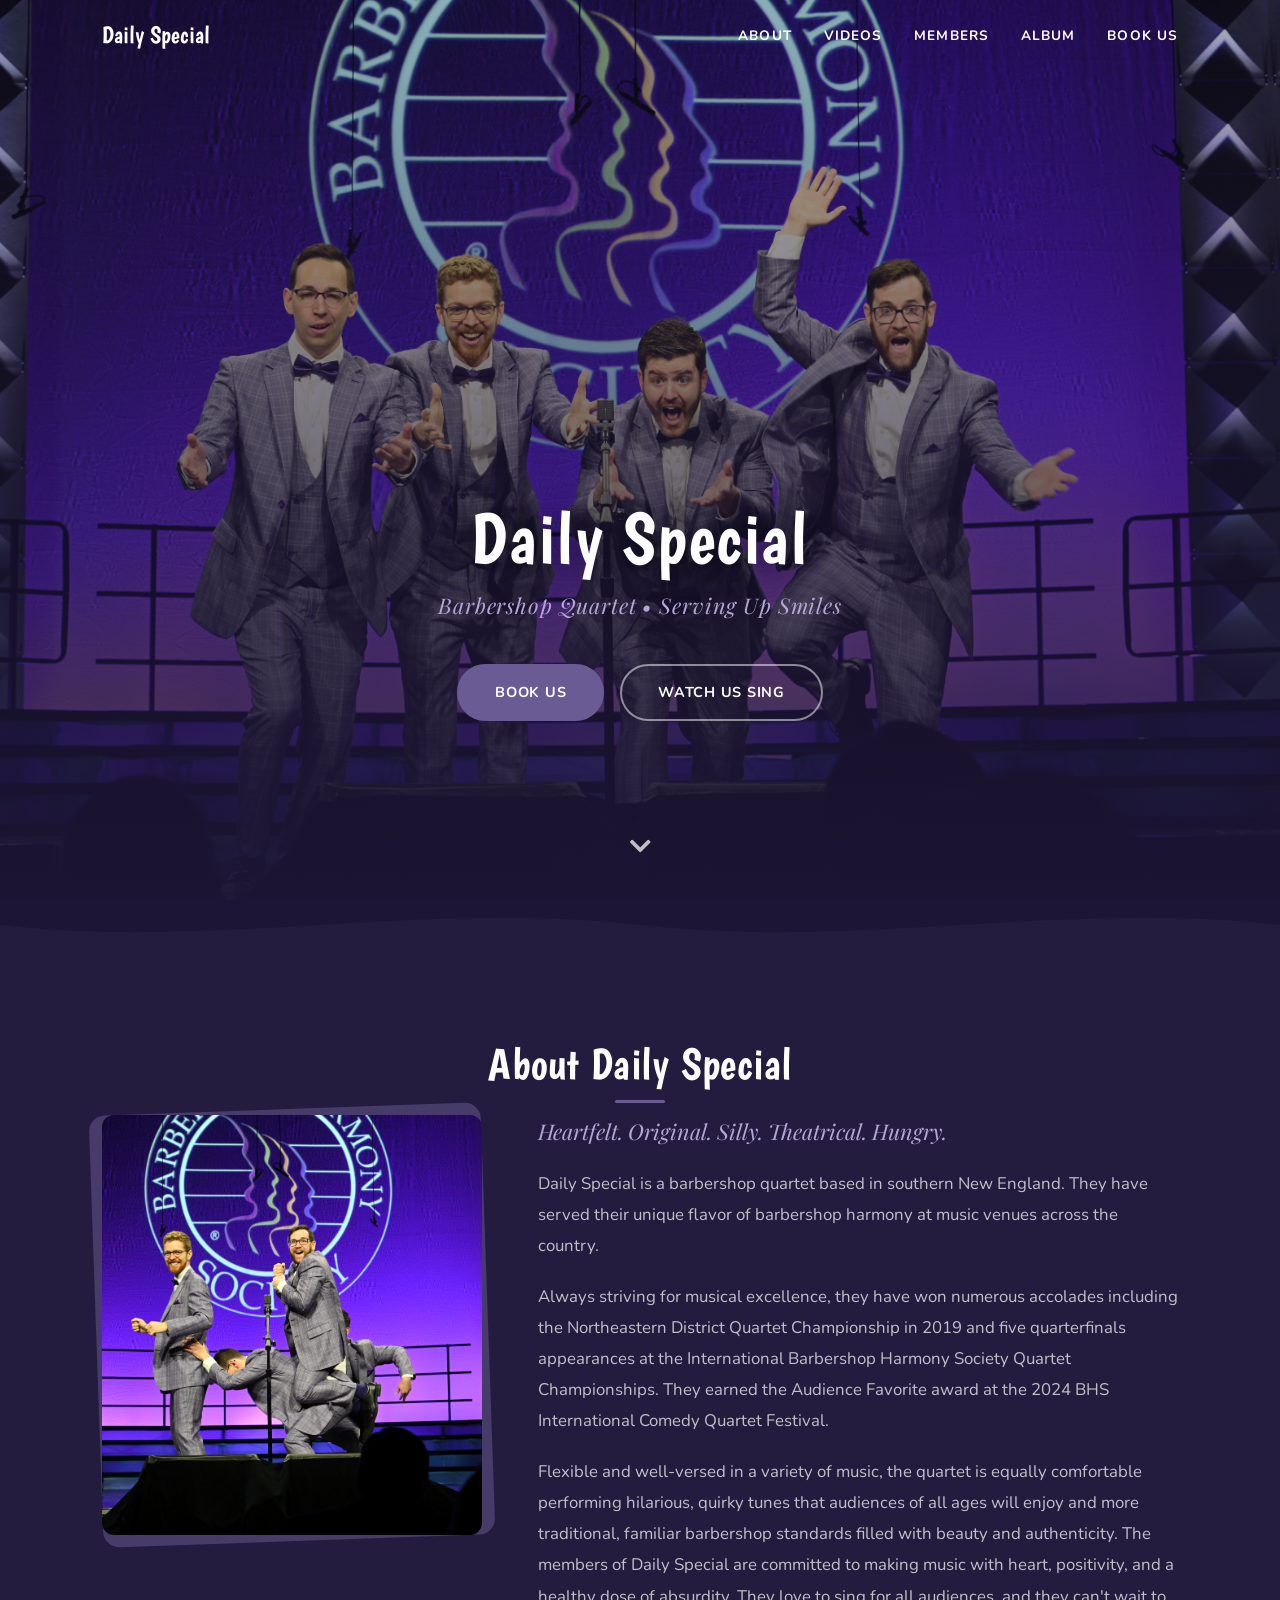
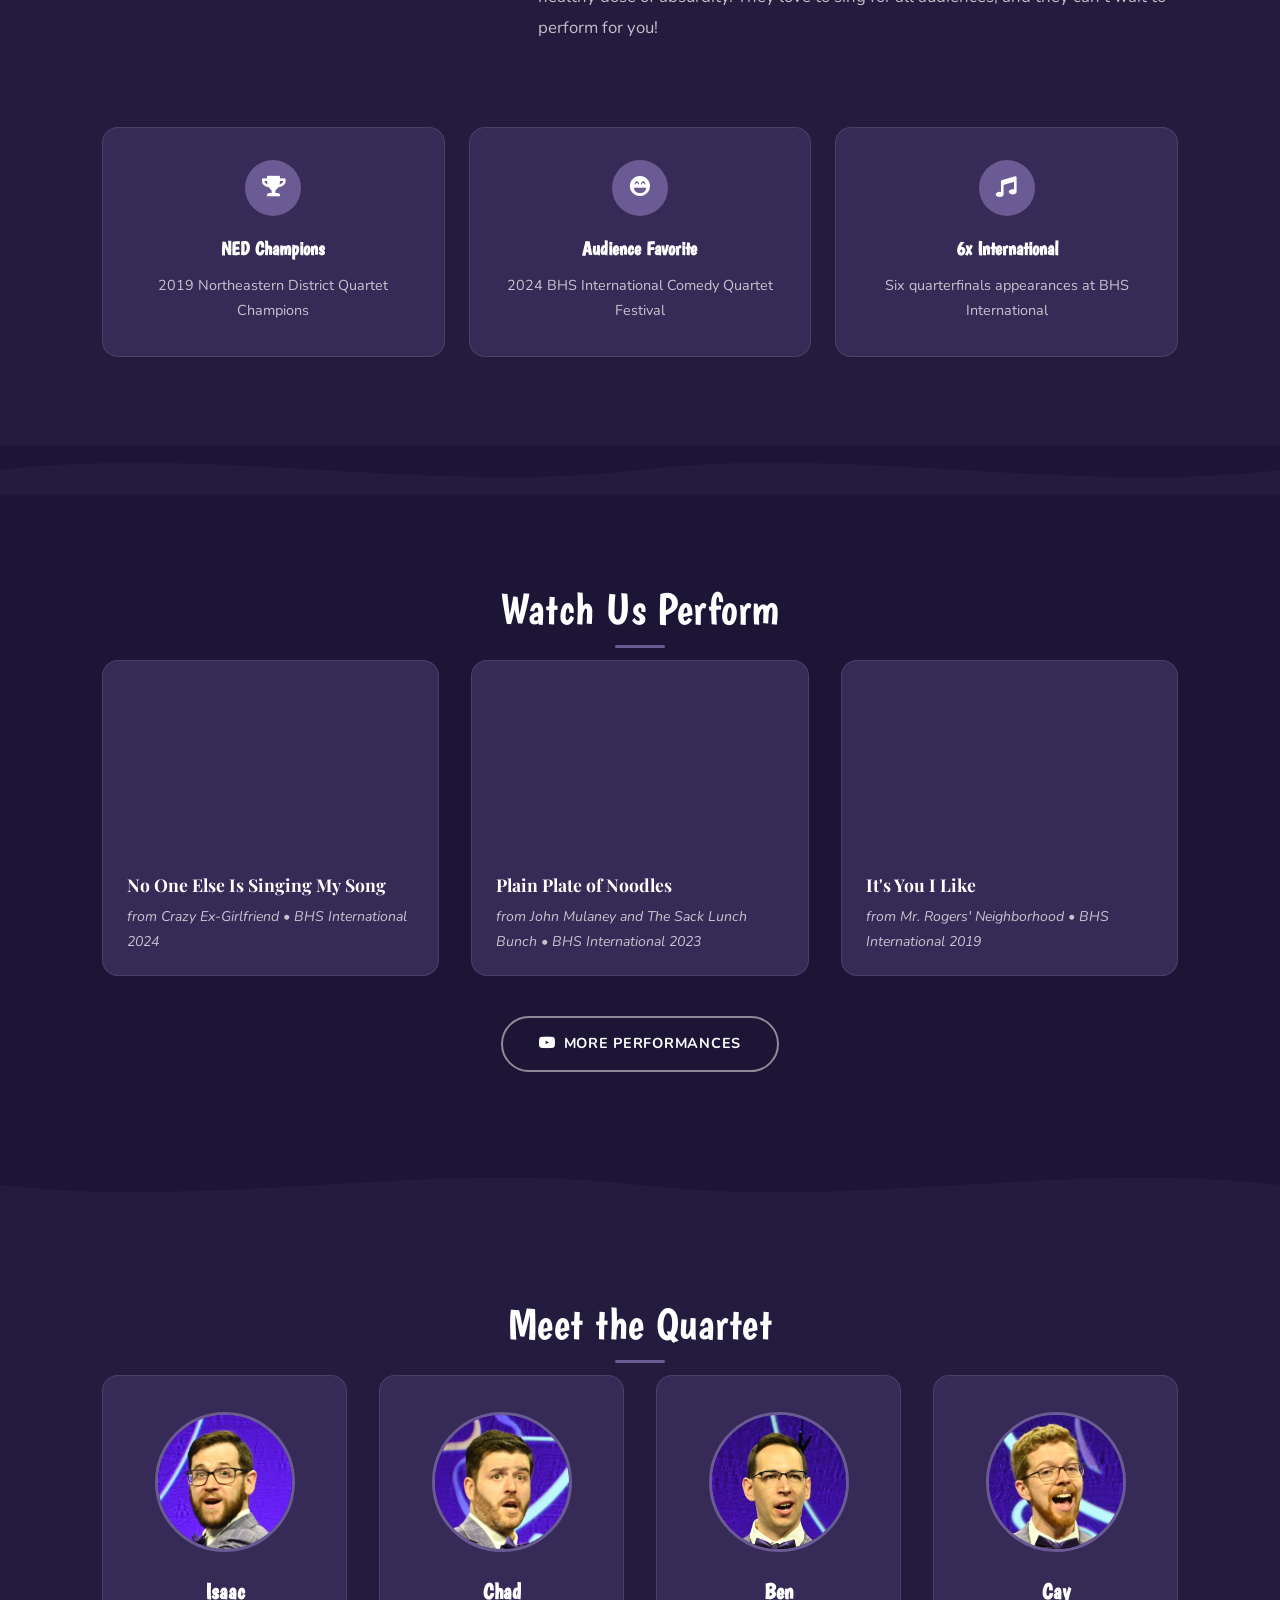
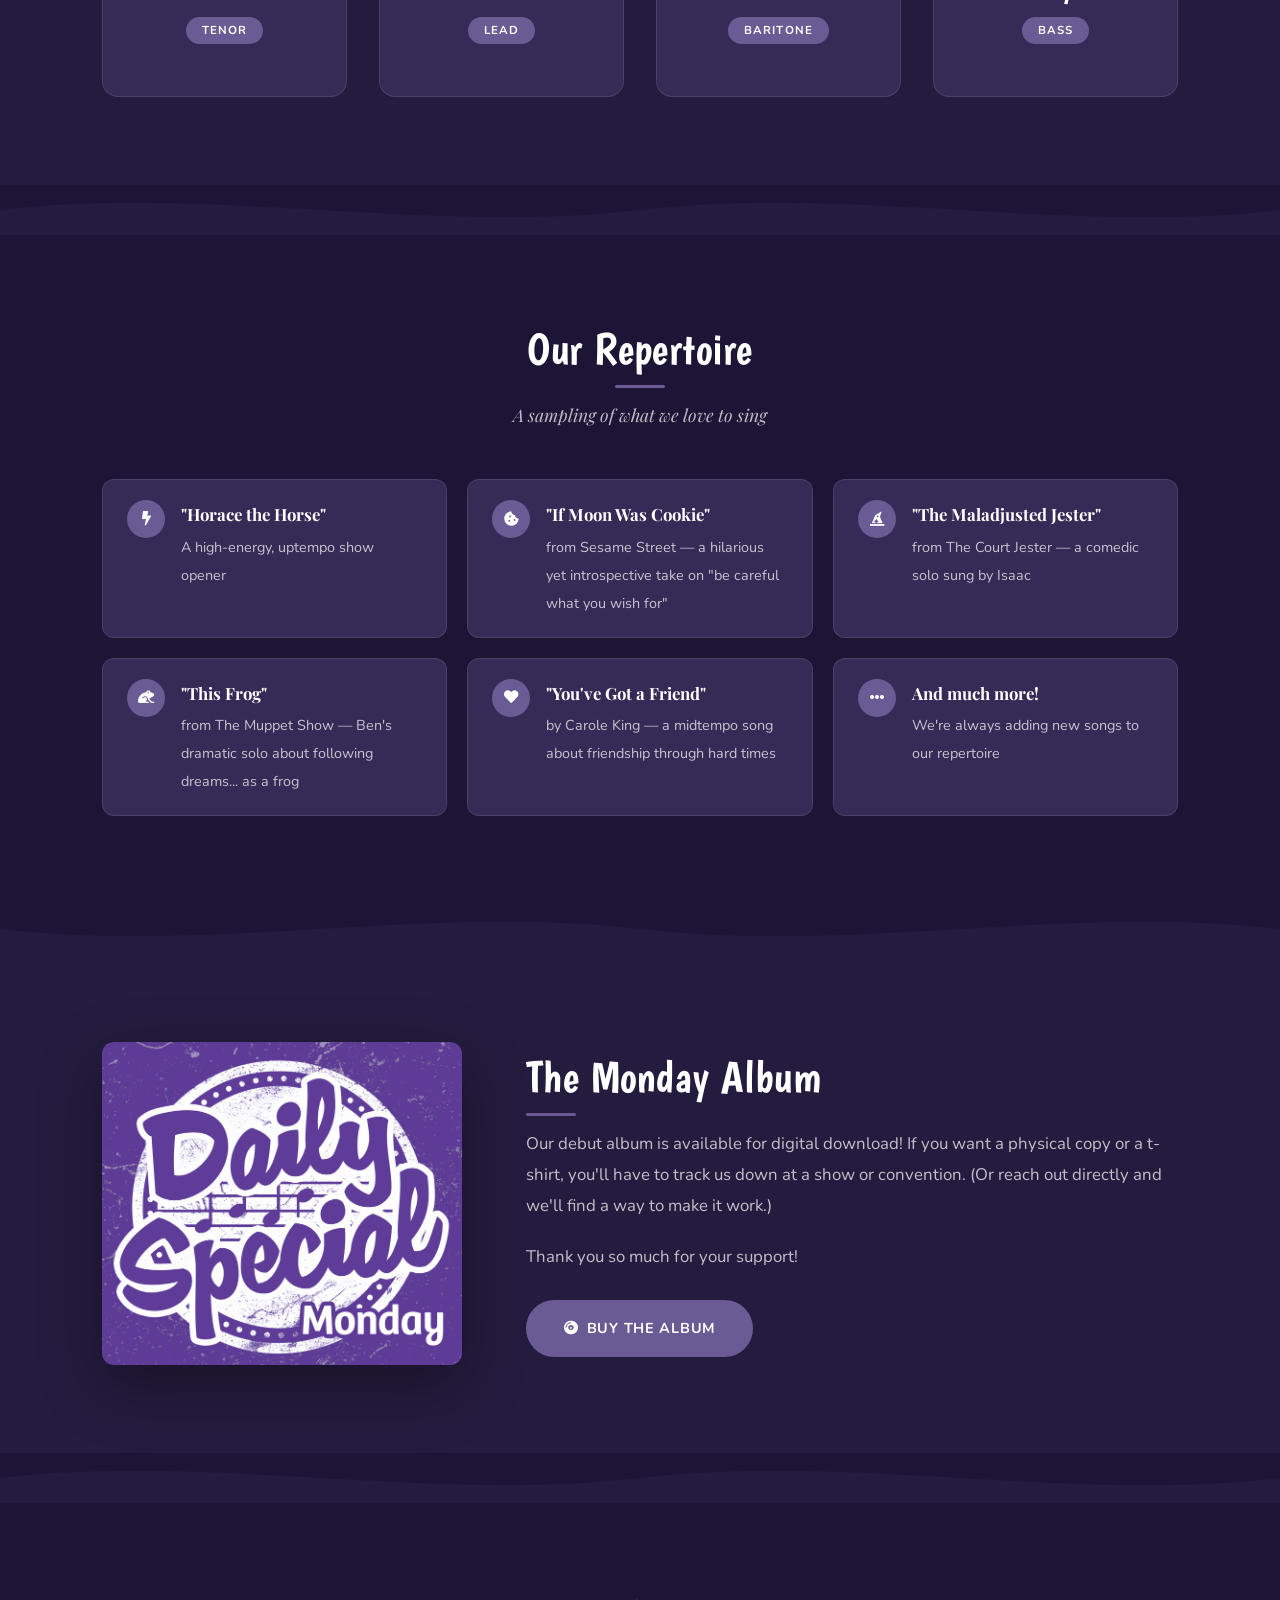
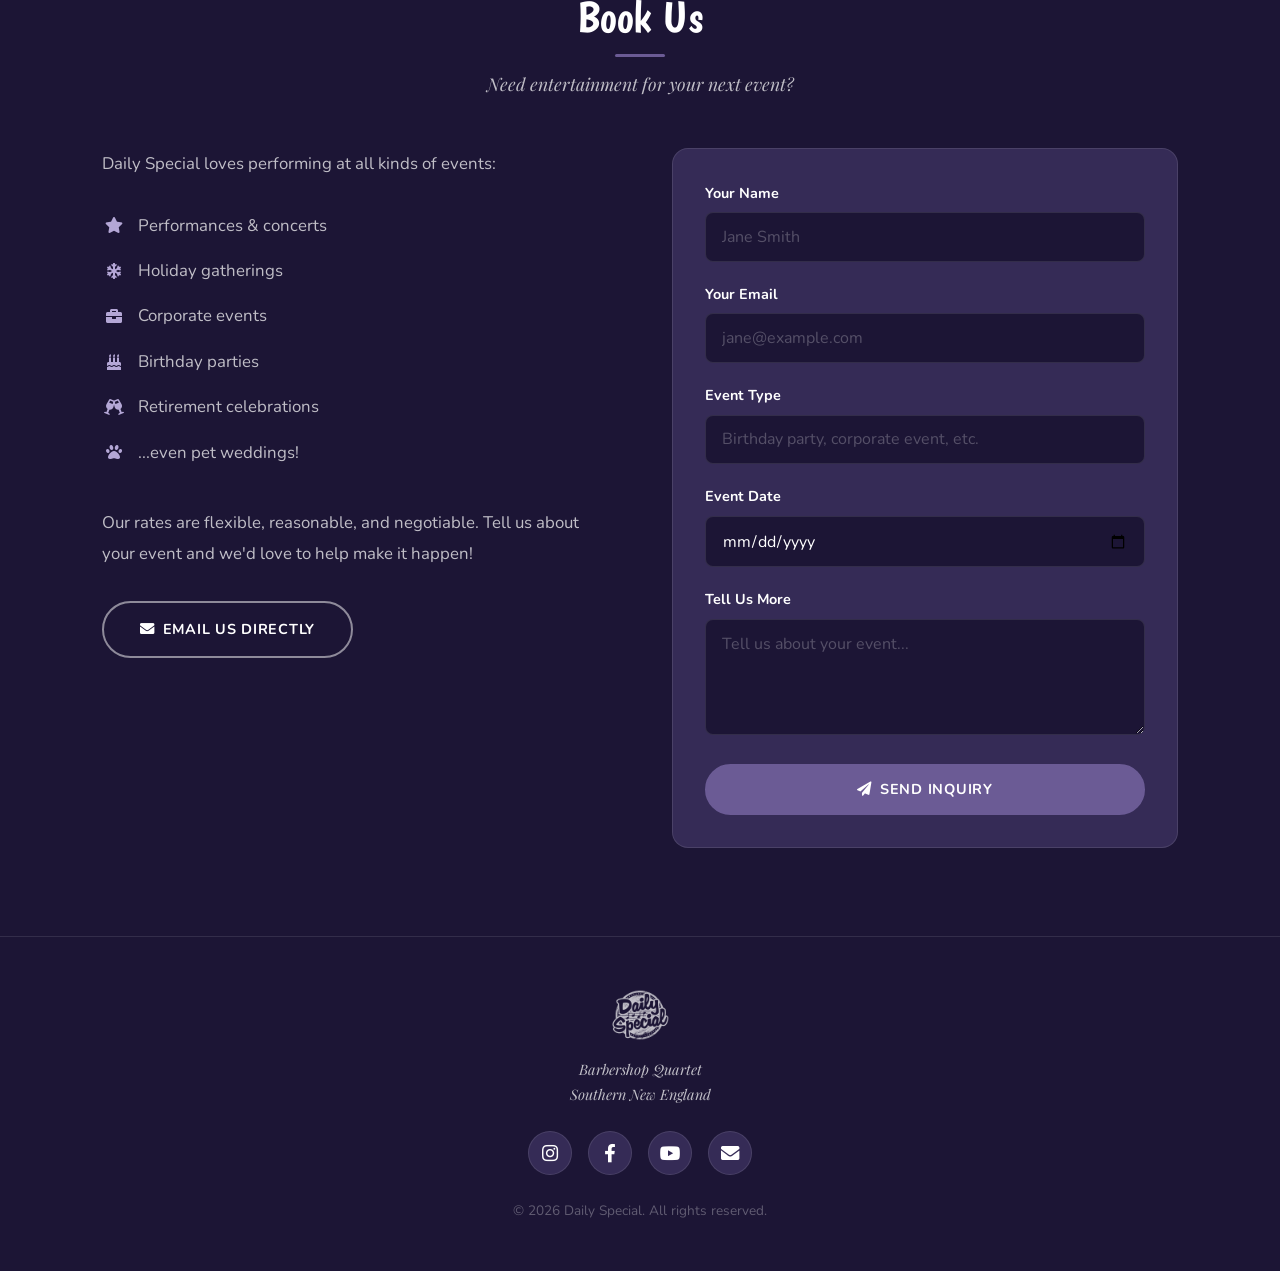
==== index.html @ 153ef88e "added youtube link" ====
<!DOCTYPE html>
<html lang="en">
<head>
    <meta charset="utf-8" />
    <meta name="viewport" content="width=device-width, initial-scale=1" />
    <title>Daily Special | Barbershop Quartet</title>
    <meta name="description" content="Daily Special is a barbershop quartet based in southern New England. Award-winning harmony, comedy, and entertainment for any event." />
    <meta name="keywords" content="barbershop quartet, Daily Special, a cappella, New England, live music, entertainment, booking" />

    <!-- Open Graph -->
    <meta property="og:title" content="Daily Special | Barbershop Quartet" />
    <meta property="og:description" content="Award-winning barbershop quartet based in southern New England. Serving up smiles!" />
    <meta property="og:image" content="images/2025 Denver QQF-Daily Special (NED)-0245.JPG" />
    <meta property="og:type" content="website" />

    <!-- Favicon -->
    <link rel="icon" type="image/png" href="favicon/favicon-32x32.png" sizes="32x32" />
    <link rel="icon" type="image/png" href="favicon/favicon-16x16.png" sizes="16x16" />
    <link rel="shortcut icon" href="favicon/favicon.ico" />

    <!-- Fonts -->
    <link rel="preconnect" href="https://fonts.googleapis.com" />
    <link rel="preconnect" href="https://fonts.gstatic.com" crossorigin />
    <link href="https://fonts.googleapis.com/css2?family=Boogaloo&family=Nunito:wght@400;600;700;800&family=Playfair+Display:ital,wght@0,700;0,900;1,700&display=swap" rel="stylesheet" />

    <!-- Font Awesome -->
    <link rel="stylesheet" href="assets/css/fontawesome-all.min.css" />

    <!-- Styles -->
    <link rel="stylesheet" href="assets/css/style.css" />
</head>
<body>

    <!-- Nav -->
    <nav id="nav">
        <div class="nav-inner">
            <a href="#hero" class="nav-logo">Daily Special</a>
            <button class="nav-toggle" aria-label="Toggle menu">
                <span></span>
                <span></span>
                <span></span>
            </button>
            <ul class="nav-links">
                <li><a href="#about">About</a></li>
                <li><a href="#videos">Videos</a></li>
                <li><a href="#members">Members</a></li>
                <li><a href="#album">Album</a></li>
                <li><a href="#booking">Book Us</a></li>
            </ul>
        </div>
    </nav>

    <!-- Hero -->
    <section id="hero">
        <div class="hero-overlay"></div>
        <div class="hero-content">
            <h1>Daily Special</h1>
            <p class="hero-tagline">Barbershop Quartet &bull; Serving Up Smiles</p>
            <div class="hero-actions">
                <a href="#booking" class="btn btn-primary">Book Us</a>
                <a href="#videos" class="btn btn-outline">Watch Us Sing</a>
            </div>
        </div>
        <a href="#about" class="scroll-down" aria-label="Scroll to about section">
            <i class="fas fa-chevron-down"></i>
        </a>
    </section>

    <!-- Wave divider -->
    <div class="wave-divider">
        <svg viewBox="0 0 1200 120" preserveAspectRatio="none">
            <path d="M0,60 C200,120 400,0 600,60 C800,120 1000,0 1200,60 L1200,120 L0,120 Z" />
        </svg>
    </div>

    <!-- About -->
    <section id="about" class="section section-warm">
        <div class="container">
            <h2 class="section-title"><span class="title-accent">About Daily Special</span></h2>
            <div class="about-layout">
                <div class="about-image">
                    <div class="fun-frame">
                        <div class="fun-frame-crop">
                            <img src="images/2025 Denver QQF-Daily Special (NED)-0223.JPG" alt="Daily Special performing on stage" />
                        </div>
                    </div>
                </div>
                <div class="about-text" id="about-text">
                    <p class="lead">Heartfelt. Original. Silly. Theatrical. <em>Hungry.</em></p>
                    <p>Daily Special is a barbershop quartet based in southern New England. They have served their unique flavor of barbershop harmony at music venues across the country.</p>
                    <p>Always striving for musical excellence, they have won numerous accolades including the Northeastern District Quartet Championship in 2019 and five quarterfinals appearances at the International Barbershop Harmony Society Quartet Championships. They earned the Audience Favorite award at the 2024 BHS International Comedy Quartet Festival.</p>
                    <p>Flexible and well-versed in a variety of music, the quartet is equally comfortable performing hilarious, quirky tunes that audiences of all ages will enjoy and more traditional, familiar barbershop standards filled with beauty and authenticity. The members of Daily Special are committed to making music with heart, positivity, and a healthy dose of absurdity. They love to sing for all audiences, and they can't wait to perform for you!</p>
                </div>
            </div>
            <div class="about-highlights">
                <div class="highlight">
                    <div class="highlight-icon"><i class="fas fa-trophy"></i></div>
                    <h3>NED Champions</h3>
                    <p>2019 Northeastern District Quartet Champions</p>
                </div>
                <div class="highlight">
                    <div class="highlight-icon"><i class="fas fa-laugh-beam"></i></div>
                    <h3>Audience Favorite</h3>
                    <p>2024 BHS International Comedy Quartet Festival</p>
                </div>
                <div class="highlight">
                    <div class="highlight-icon"><i class="fas fa-music"></i></div>
                    <h3>6x International</h3>
                    <p>Six quarterfinals appearances at BHS International</p>
                </div>
            </div>
        </div>
    </section>

    <!-- Wave divider -->
    <div class="wave-divider wave-flip">
        <svg viewBox="0 0 1200 120" preserveAspectRatio="none">
            <path d="M0,60 C200,120 400,0 600,60 C800,120 1000,0 1200,60 L1200,120 L0,120 Z" />
        </svg>
    </div>

    <!-- Videos -->
    <section id="videos" class="section section-dark">
        <div class="container">
            <h2 class="section-title"><span class="title-accent">Watch Us Perform</span></h2>
            <div class="videos-grid" id="videos-grid">
                <div class="video-card">
                    <div class="video-embed">
                        <iframe src="https://www.youtube-nocookie.com/embed/ND3zgBkulrA" title="No One Else Is Singing My Song - BHS International 2024" allow="accelerometer; autoplay; clipboard-write; encrypted-media; gyroscope; picture-in-picture" allowfullscreen loading="lazy"></iframe>
                    </div>
                    <div class="video-info">
                        <h3>No One Else Is Singing My Song</h3>
                        <p>from Crazy Ex-Girlfriend &bull; BHS International 2024</p>
                    </div>
                </div>
                <div class="video-card">
                    <div class="video-embed">
                        <!-- Placeholder: Replace with actual YouTube embed URL -->
                        <iframe src="https://www.youtube-nocookie.com/embed/VIDEO_ID_2" title="Plain Plate of Noodles - BHS International 2023" allow="accelerometer; autoplay; clipboard-write; encrypted-media; gyroscope; picture-in-picture" allowfullscreen loading="lazy"></iframe>
                    </div>
                    <div class="video-info">
                        <h3>Plain Plate of Noodles</h3>
                        <p>from John Mulaney and The Sack Lunch Bunch &bull; BHS International 2023</p>
                    </div>
                </div>
                <div class="video-card">
                    <div class="video-embed">
                        <!-- Placeholder: Replace with actual YouTube embed URL -->
                        <iframe src="https://www.youtube-nocookie.com/embed/VIDEO_ID_3" title="It's You I Like - BHS International 2019" allow="accelerometer; autoplay; clipboard-write; encrypted-media; gyroscope; picture-in-picture" allowfullscreen loading="lazy"></iframe>
                    </div>
                    <div class="video-info">
                        <h3>It's You I Like</h3>
                        <p>from Mr. Rogers' Neighborhood &bull; BHS International 2019</p>
                    </div>
                </div>
            </div>
            <div class="section-cta">
                <a href="https://www.youtube.com/channel/UC4ajzhwAyzPS3xZKinlofOA" class="btn btn-outline" target="_blank" rel="noopener noreferrer">
                    <i class="fab fa-youtube"></i> More Performances
                </a>
            </div>
        </div>
    </section>

    <!-- Wave divider -->
    <div class="wave-divider">
        <svg viewBox="0 0 1200 120" preserveAspectRatio="none">
            <path d="M0,60 C200,120 400,0 600,60 C800,120 1000,0 1200,60 L1200,120 L0,120 Z" />
        </svg>
    </div>

    <!-- Members -->
    <section id="members" class="section section-warm">
        <div class="container">
            <h2 class="section-title"><span class="title-accent">Meet the Quartet</span></h2>
            <div class="members-grid" id="members-grid">
                <div class="member-card">
                    <div class="member-photo">
                        <!-- Replace with actual headshot -->
                        <img src="images/isaac-head.png" alt="Isaac - Tenor" />
                    </div>
                    <h3>Isaac</h3>
                    <span class="member-part">Tenor</span>
                    <p class="member-bio"></p>
                </div>
                <div class="member-card">
                    <div class="member-photo">
                        <img src="images/chad-head.png" alt="Chad - Lead" />
                    </div>
                    <h3>Chad</h3>
                    <span class="member-part">Lead</span>
                    <p class="member-bio"></p>
                </div>
                <div class="member-card">
                    <div class="member-photo">
                        <img src="images/ben-head.png" alt="Ben - Baritone" />
                    </div>
                    <h3>Ben</h3>
                    <span class="member-part">Baritone</span>
                    <p class="member-bio"></p>
                </div>
                <div class="member-card">
                    <div class="member-photo">
                        <img src="images/cay-head.png" alt="Cay - Bass" />
                    </div>
                    <h3>Cay</h3>
                    <span class="member-part">Bass</span>
                    <p class="member-bio"></p>
                </div>
            </div>
        </div>
    </section>

    <!-- Wave divider -->
    <div class="wave-divider wave-flip">
        <svg viewBox="0 0 1200 120" preserveAspectRatio="none">
            <path d="M0,60 C200,120 400,0 600,60 C800,120 1000,0 1200,60 L1200,120 L0,120 Z" />
        </svg>
    </div>

    <!-- Repertoire -->
    <section id="repertoire" class="section section-dark">
        <div class="container">
            <h2 class="section-title"><span class="title-accent">Our Repertoire</span></h2>
            <p class="section-subtitle">A sampling of what we love to sing</p>
            <div class="repertoire-grid">
                <div class="repertoire-item">
                    <div class="rep-icon"><i class="fas fa-bolt"></i></div>
                    <div>
                        <strong>"Horace the Horse"</strong>
                        <span>A high-energy, uptempo show opener</span>
                    </div>
                </div>
                <div class="repertoire-item">
                    <div class="rep-icon"><i class="fas fa-cookie-bite"></i></div>
                    <div>
                        <strong>"If Moon Was Cookie"</strong>
                        <span>from Sesame Street &mdash; a hilarious yet introspective take on "be careful what you wish for"</span>
                    </div>
                </div>
                <div class="repertoire-item">
                    <div class="rep-icon"><i class="fas fa-hat-wizard"></i></div>
                    <div>
                        <strong>"The Maladjusted Jester"</strong>
                        <span>from The Court Jester &mdash; a comedic solo sung by Isaac</span>
                    </div>
                </div>
                <div class="repertoire-item">
                    <div class="rep-icon"><i class="fas fa-frog"></i></div>
                    <div>
                        <strong>"This Frog"</strong>
                        <span>from The Muppet Show &mdash; Ben's dramatic solo about following dreams... as a frog</span>
                    </div>
                </div>
                <div class="repertoire-item">
                    <div class="rep-icon"><i class="fas fa-heart"></i></div>
                    <div>
                        <strong>"You've Got a Friend"</strong>
                        <span>by Carole King &mdash; a midtempo song about friendship through hard times</span>
                    </div>
                </div>
                <div class="repertoire-item">
                    <div class="rep-icon"><i class="fas fa-ellipsis-h"></i></div>
                    <div>
                        <strong>And much more!</strong>
                        <span>We're always adding new songs to our repertoire</span>
                    </div>
                </div>
            </div>
        </div>
    </section>

    <!-- Wave divider -->
    <div class="wave-divider">
        <svg viewBox="0 0 1200 120" preserveAspectRatio="none">
            <path d="M0,60 C200,120 400,0 600,60 C800,120 1000,0 1200,60 L1200,120 L0,120 Z" />
        </svg>
    </div>

    <!-- Album -->
    <section id="album" class="section section-warm">
        <div class="container">
            <div class="album-layout">
                <div class="album-art">
                    <img src="images/Monday+Front+Cover+for+Kickstarter+(1).webp" alt="The Monday Album by Daily Special" />
                </div>
                <div class="album-info">
                    <h2 class="section-title"><span class="title-accent">The Monday Album</span></h2>
                    <p>Our debut album is available for digital download! If you want a physical copy or a t-shirt, you'll have to track us down at a show or convention. (Or reach out directly and we'll find a way to make it work.)</p>
                    <p>Thank you so much for your support!</p>
                    <a href="https://www.outerbridgemusic.com/dailyspecial/p/monday-album-digital-download" class="btn btn-primary" target="_blank" rel="noopener noreferrer">
                        <i class="fas fa-compact-disc"></i> Buy the Album
                    </a>
                </div>
            </div>
        </div>
    </section>

    <!-- Wave divider -->
    <div class="wave-divider wave-flip">
        <svg viewBox="0 0 1200 120" preserveAspectRatio="none">
            <path d="M0,60 C200,120 400,0 600,60 C800,120 1000,0 1200,60 L1200,120 L0,120 Z" />
        </svg>
    </div>

    <!-- Booking / Contact -->
    <section id="booking" class="section section-dark">
        <div class="container">
            <h2 class="section-title"><span class="title-accent">Book Us</span></h2>
            <p class="section-subtitle">Need entertainment for your next event?</p>
            <div class="booking-layout">
                <div class="booking-info">
                    <p>Daily Special loves performing at all kinds of events:</p>
                    <ul class="event-list">
                        <li><i class="fas fa-star"></i> Performances &amp; concerts</li>
                        <li><i class="fas fa-snowflake"></i> Holiday gatherings</li>
                        <li><i class="fas fa-briefcase"></i> Corporate events</li>
                        <li><i class="fas fa-birthday-cake"></i> Birthday parties</li>
                        <li><i class="fas fa-glass-cheers"></i> Retirement celebrations</li>
                        <li><i class="fas fa-paw"></i> ...even pet weddings!</li>
                    </ul>
                    <p>Our rates are flexible, reasonable, and negotiable. Tell us about your event and we'd love to help make it happen!</p>
                    <div class="contact-direct">
                        <a href="mailto:dailyspecialquartet@gmail.com" class="btn btn-outline">
                            <i class="fas fa-envelope"></i> Email Us Directly
                        </a>
                    </div>
                </div>
                <div class="booking-form">
                    <form id="contact-form" action="https://formspree.io/f/maeejvng" method="POST">
                        <div class="form-group">
                            <label for="name">Your Name</label>
                            <input type="text" id="name" name="name" required placeholder="Jane Smith" />
                        </div>
                        <div class="form-group">
                            <label for="email">Your Email</label>
                            <input type="email" id="email" name="email" required placeholder="jane@example.com" />
                        </div>
                        <div class="form-group">
                            <label for="event-type">Event Type</label>
                            <input type="text" id="event-type" name="event_type" placeholder="Birthday party, corporate event, etc." />
                        </div>
                        <div class="form-group">
                            <label for="event-date">Event Date</label>
                            <input type="date" id="event-date" name="event_date" />
                        </div>
                        <div class="form-group">
                            <label for="message">Tell Us More</label>
                            <textarea id="message" name="message" rows="4" required placeholder="Tell us about your event..."></textarea>
                        </div>
                        <input type="hidden" name="_subject" value="New Booking Inquiry from Daily Special Website" />
                        <button type="submit" class="btn btn-primary btn-full">
                            <i class="fas fa-paper-plane"></i> Send Inquiry
                        </button>
                    </form>
                    <div id="form-status" class="form-status"></div>
                </div>
            </div>
        </div>
    </section>

    <!-- Footer -->
    <footer id="footer">
        <div class="container">
            <div class="footer-content">
                <div class="footer-brand">
                    <img src="images/ds-logo.png" alt="Daily Special" class="footer-logo" />
                    <p>Barbershop Quartet<br />Southern New England</p>
                </div>
                <div class="footer-social">
                    <a href="https://www.instagram.com/dailyspecialquartet/" target="_blank" rel="noopener noreferrer" aria-label="Instagram">
                        <i class="fab fa-instagram"></i>
                    </a>
                    <a href="https://www.facebook.com/DailySpecialQuartet/" target="_blank" rel="noopener noreferrer" aria-label="Facebook">
                        <i class="fab fa-facebook-f"></i>
                    </a>
                    <a href="https://www.youtube.com/channel/UC4ajzhwAyzPS3xZKinlofOA" target="_blank" rel="noopener noreferrer" aria-label="YouTube">
                        <i class="fab fa-youtube"></i>
                    </a>
                    <a href="mailto:dailyspecialquartet@gmail.com" aria-label="Email">
                        <i class="fas fa-envelope"></i>
                    </a>
                </div>
                <div class="footer-bottom">
                    <p>&copy; <span id="year"></span> Daily Special. All rights reserved.</p>
                </div>
            </div>
        </div>
    </footer>

    <!-- Scripts -->
    <script src="assets/js/app.js"></script>
</body>
</html>
---- assets/css/style.css ----
/* ============================================
   Daily Special - Barbershop Quartet Website
   Color palette derived from Monday album art
   ============================================ */

/* --- CSS Variables --- */
:root {
    /* Album-matched purples */
    --purple-brand: #6B5B95;
    --purple-deep: #1C1535;
    --purple-dark: #241C3E;
    --purple-mid: #352B56;
    --purple-light: #8E7CC3;
    --purple-lighter: #B4A7D6;
    --purple-glow: rgba(107, 91, 149, 0.35);

    --white: #ffffff;
    --white-soft: #f0ecf5;
    --white-muted: rgba(255, 255, 255, 0.72);
    --white-faint: rgba(255, 255, 255, 0.1);

    --bg-primary: #1C1535;
    --bg-alt: #241C3E;

    --font-display: 'Boogaloo', cursive;
    --font-heading: 'Playfair Display', Georgia, serif;
    --font-body: 'Nunito', 'Open Sans', Helvetica, sans-serif;
    --transition: 0.3s ease;
    --container-width: 1140px;
    --nav-height: 70px;
    --radius: 12px;
    --radius-lg: 16px;
}

/* --- Reset --- */
*, *::before, *::after {
    margin: 0;
    padding: 0;
    box-sizing: border-box;
}

html {
    scroll-behavior: smooth;
    scroll-padding-top: var(--nav-height);
}

body {
    font-family: var(--font-body);
    color: var(--white);
    background: var(--bg-primary);
    line-height: 1.75;
    font-size: 16px;
    -webkit-font-smoothing: antialiased;
}

img {
    max-width: 100%;
    height: auto;
    display: block;
}

a {
    color: var(--purple-lighter);
    text-decoration: none;
    transition: color var(--transition);
}

a:hover {
    color: var(--white);
}

ul {
    list-style: none;
}

/* --- Container --- */
.container {
    max-width: var(--container-width);
    margin: 0 auto;
    padding: 0 2rem;
}

/* --- Section Base --- */
.section {
    padding: 5.5rem 0;
    position: relative;
}

.section-warm {
    background: var(--bg-alt);
}

.section-dark {
    background: var(--bg-primary);
}

.section-title {
    font-family: var(--font-display);
    font-size: 2.75rem;
    font-weight: 400;
    text-align: center;
    margin-bottom: 0.75rem;
    letter-spacing: 0.01em;
    line-height: 1.2;
}

.title-accent {
    display: inline-block;
    position: relative;
}

.title-accent::after {
    content: '';
    display: block;
    width: 50px;
    height: 3px;
    background: var(--purple-brand);
    margin: 0.6rem auto 0;
    border-radius: 2px;
}

.section-subtitle {
    text-align: center;
    color: var(--white-muted);
    font-size: 1.1rem;
    margin-bottom: 3rem;
    font-style: italic;
    font-family: var(--font-heading);
}

/* --- Wave Dividers --- */
.wave-divider {
    height: 50px;
    overflow: hidden;
    line-height: 0;
    background: var(--bg-primary);
}

.wave-divider svg {
    width: 100%;
    height: 100%;
}

.wave-divider svg path {
    fill: var(--bg-alt);
}

.wave-divider.wave-flip {
    background: var(--bg-alt);
    transform: scaleY(-1);
}

.wave-divider.wave-flip svg path {
    fill: var(--bg-primary);
}

/* --- Buttons --- */
.btn {
    display: inline-flex;
    align-items: center;
    gap: 0.5rem;
    padding: 0.85rem 2.25rem;
    border-radius: 50px;
    font-family: var(--font-body);
    font-size: 0.9rem;
    font-weight: 700;
    letter-spacing: 0.05em;
    text-transform: uppercase;
    text-decoration: none;
    cursor: pointer;
    transition: all var(--transition);
    border: 2px solid transparent;
}

.btn-primary {
    background: var(--purple-brand);
    color: var(--white);
    border-color: var(--purple-brand);
}

.btn-primary:hover {
    background: var(--purple-light);
    border-color: var(--purple-light);
    color: var(--white);
    transform: translateY(-2px);
    box-shadow: 0 8px 25px var(--purple-glow);
}

.btn-outline {
    background: transparent;
    color: var(--white);
    border-color: rgba(255, 255, 255, 0.5);
}

.btn-outline:hover {
    background: var(--white);
    color: var(--purple-deep);
    border-color: var(--white);
    transform: translateY(-2px);
}

.btn-full {
    width: 100%;
    justify-content: center;
}

/* ============================================
   Navigation
   ============================================ */
#nav {
    position: fixed;
    top: 0;
    left: 0;
    right: 0;
    z-index: 1000;
    background: transparent;
    transition: background var(--transition), box-shadow var(--transition);
    height: var(--nav-height);
}

#nav.scrolled {
    background: rgba(28, 21, 53, 0.95);
    backdrop-filter: blur(12px);
    box-shadow: 0 2px 20px rgba(0, 0, 0, 0.3);
}

.nav-inner {
    max-width: var(--container-width);
    margin: 0 auto;
    padding: 0 2rem;
    display: flex;
    align-items: center;
    justify-content: space-between;
    height: 100%;
}

.nav-logo {
    font-family: var(--font-display);
    font-size: 1.5rem;
    color: var(--white);
    text-decoration: none;
}

.nav-logo:hover {
    color: var(--purple-lighter);
}

.nav-links {
    display: flex;
    gap: 2rem;
}

.nav-links a {
    color: var(--white);
    font-size: 0.85rem;
    font-weight: 700;
    letter-spacing: 0.08em;
    text-transform: uppercase;
    text-decoration: none;
    position: relative;
    padding: 0.25rem 0;
}

.nav-links a::after {
    content: '';
    position: absolute;
    bottom: -2px;
    left: 0;
    width: 0;
    height: 2px;
    background: var(--purple-lighter);
    border-radius: 2px;
    transition: width var(--transition);
}

.nav-links a:hover::after,
.nav-links a.active::after {
    width: 100%;
}

/* Mobile Nav Toggle */
.nav-toggle {
    display: none;
    flex-direction: column;
    gap: 5px;
    background: none;
    border: none;
    cursor: pointer;
    padding: 5px;
}

.nav-toggle span {
    display: block;
    width: 25px;
    height: 2px;
    background: var(--white);
    border-radius: 2px;
    transition: all var(--transition);
}

.nav-toggle.active span:nth-child(1) {
    transform: rotate(45deg) translate(5px, 5px);
}

.nav-toggle.active span:nth-child(2) {
    opacity: 0;
}

.nav-toggle.active span:nth-child(3) {
    transform: rotate(-45deg) translate(5px, -5px);
}

/* ============================================
   Hero
   ============================================ */
#hero {
    position: relative;
    min-height: 100vh;
    display: flex;
    align-items: center;
    justify-content: center;
    text-align: center;
    background: url('../../images/2025 Denver QQF-Daily Special (NED)-0245.JPG') center top / cover no-repeat;
    overflow: hidden;
}

.hero-overlay {
    position: absolute;
    inset: 0;
    background: linear-gradient(
        180deg,
        rgba(28, 21, 53, 0.35) 0%,
        rgba(28, 21, 53, 0.6) 50%,
        rgba(28, 21, 53, 0.97) 100%
    );
}

.hero-content {
    position: relative;
    z-index: 1;
    padding: 2rem;
    padding-top: 22rem;
}

#hero h1 {
    font-family: var(--font-display);
    font-size: 4.5rem;
    font-weight: 400;
    letter-spacing: 0.02em;
    margin-bottom: 0.5rem;
    text-shadow: 0 4px 30px rgba(0, 0, 0, 0.5);
    line-height: 1.1;
}

.hero-tagline {
    font-family: var(--font-heading);
    font-style: italic;
    font-size: 1.35rem;
    color: var(--purple-lighter);
    margin-bottom: 2.5rem;
    letter-spacing: 0.04em;
    font-weight: 400;
}

.hero-actions {
    display: flex;
    gap: 1rem;
    justify-content: center;
    flex-wrap: wrap;
}

.scroll-down {
    position: absolute;
    bottom: 2rem;
    left: 50%;
    transform: translateX(-50%);
    z-index: 1;
    color: var(--white-muted);
    font-size: 1.5rem;
    animation: bounce 2.5s infinite;
    text-decoration: none;
    border: none;
}

.scroll-down:hover {
    color: var(--white);
}

@keyframes bounce {
    0%, 20%, 50%, 80%, 100% { transform: translateX(-50%) translateY(0); }
    40% { transform: translateX(-50%) translateY(-10px); }
    60% { transform: translateX(-50%) translateY(-5px); }
}

/* ============================================
   About
   ============================================ */
.about-layout {
    display: grid;
    grid-template-columns: auto 1fr;
    gap: 3.5rem;
    align-items: start;
    margin-bottom: 4rem;
}

.about-text .lead {
    font-family: var(--font-heading);
    font-size: 1.35rem;
    font-style: italic;
    color: var(--purple-lighter);
    margin-bottom: 1.25rem;
    line-height: 1.5;
}

.about-text p {
    color: var(--white-muted);
    margin-bottom: 1.25rem;
    font-size: 1.05rem;
    line-height: 1.85;
}

/* Photo frame */
.fun-frame {
    position: relative;
    display: inline-block;
    width: 380px;
}

/* Decorative tilted border behind the image */
.fun-frame::before {
    content: '';
    position: absolute;
    inset: -6px;
    background: var(--purple-brand);
    border-radius: var(--radius-lg);
    transform: rotate(-2deg);
    z-index: 0;
    opacity: 0.5;
}

/* Crop window — clips the image */
.fun-frame-crop {
    position: relative;
    z-index: 1;
    width: 100%;
    height: 420px;
    overflow: hidden;
    border-radius: var(--radius);
}

.fun-frame-crop img {
    width: 100%;
    height: 100%;
    object-fit: cover;
    /* Focus on the quartet, cropping audience at bottom and column at right */
    object-position: 30% 25%;
    display: block;
    transition: transform var(--transition);
}

.fun-frame:hover .fun-frame-crop img {
    transform: scale(1.02);
}

.about-highlights {
    display: grid;
    grid-template-columns: repeat(3, 1fr);
    gap: 1.5rem;
    text-align: center;
}

.highlight {
    padding: 2rem 1.5rem;
    background: var(--purple-mid);
    border-radius: var(--radius-lg);
    transition: transform var(--transition);
    border: 1px solid var(--white-faint);
}

.highlight:hover {
    transform: translateY(-4px);
}

.highlight-icon {
    width: 56px;
    height: 56px;
    margin: 0 auto 1rem;
    background: var(--purple-brand);
    border-radius: 50%;
    display: flex;
    align-items: center;
    justify-content: center;
    font-size: 1.3rem;
    color: var(--white);
}

.highlight h3 {
    font-family: var(--font-display);
    font-size: 1.2rem;
    margin-bottom: 0.5rem;
    color: var(--white);
}

.highlight p {
    color: var(--white-muted);
    font-size: 0.9rem;
}

/* ============================================
   Videos
   ============================================ */
.videos-grid {
    display: grid;
    grid-template-columns: repeat(auto-fit, minmax(330px, 1fr));
    gap: 2rem;
}

.video-card {
    background: var(--purple-mid);
    border-radius: var(--radius-lg);
    overflow: hidden;
    transition: transform var(--transition), box-shadow var(--transition);
    border: 1px solid var(--white-faint);
}

.video-card:hover {
    transform: translateY(-4px);
    box-shadow: 0 16px 40px rgba(0, 0, 0, 0.25);
}

.video-embed {
    position: relative;
    padding-bottom: 56.25%;
    height: 0;
    overflow: hidden;
}

.video-embed iframe {
    position: absolute;
    top: 0;
    left: 0;
    width: 100%;
    height: 100%;
    border: none;
}

.video-info {
    padding: 1.25rem 1.5rem;
}

.video-card h3 {
    font-family: var(--font-heading);
    font-size: 1.1rem;
    font-weight: 700;
    margin-bottom: 0.3rem;
}

.video-card p {
    color: var(--white-muted);
    font-size: 0.88rem;
    font-style: italic;
}

/* Section-level CTA button (e.g. "More Performances") */
.section-cta {
    text-align: center;
    margin-top: 2.5rem;
}

/* ============================================
   Members
   ============================================ */
.members-grid {
    display: grid;
    grid-template-columns: repeat(4, 1fr);
    gap: 2rem;
}

.member-card {
    text-align: center;
    background: var(--purple-mid);
    border-radius: var(--radius-lg);
    padding: 2.25rem 1.5rem;
    transition: transform var(--transition);
    border: 1px solid var(--white-faint);
}

.member-card:hover {
    transform: translateY(-4px);
}

.member-photo {
    width: 140px;
    height: 140px;
    margin: 0 auto 1.25rem;
    border-radius: 50%;
    overflow: hidden;
    border: 3px solid var(--purple-brand);
    background: var(--purple-deep);
    display: flex;
    align-items: center;
    justify-content: center;
    transition: border-color var(--transition);
}

.member-card:hover .member-photo {
    border-color: var(--purple-lighter);
}

.member-photo img {
    width: 100%;
    height: 100%;
    object-fit: cover;
}

.member-card h3 {
    font-family: var(--font-display);
    font-size: 1.4rem;
    margin-bottom: 0.25rem;
    color: var(--white);
}

.member-part {
    display: inline-block;
    background: var(--purple-brand);
    color: var(--white);
    padding: 0.2rem 1rem;
    border-radius: 50px;
    font-size: 0.72rem;
    font-weight: 700;
    letter-spacing: 0.1em;
    text-transform: uppercase;
    margin-bottom: 1rem;
}

.member-bio {
    color: var(--white-muted);
    font-size: 0.9rem;
    line-height: 1.6;
}

/* ============================================
   Repertoire
   ============================================ */
.repertoire-grid {
    display: grid;
    grid-template-columns: repeat(auto-fit, minmax(320px, 1fr));
    gap: 1.25rem;
    margin-top: 1rem;
}

.repertoire-item {
    display: flex;
    align-items: flex-start;
    gap: 1rem;
    padding: 1.25rem 1.5rem;
    background: var(--purple-mid);
    border-radius: var(--radius);
    transition: transform var(--transition);
    border: 1px solid var(--white-faint);
}

.repertoire-item:hover {
    transform: translateX(4px);
}

.rep-icon {
    width: 38px;
    height: 38px;
    flex-shrink: 0;
    background: var(--purple-brand);
    border-radius: 50%;
    display: flex;
    align-items: center;
    justify-content: center;
    color: var(--white);
    font-size: 0.9rem;
}

.repertoire-item strong {
    display: block;
    font-family: var(--font-heading);
    font-size: 1.05rem;
    margin-bottom: 0.2rem;
    color: var(--white);
}

.repertoire-item span {
    color: var(--white-muted);
    font-size: 0.9rem;
}

/* ============================================
   Album
   ============================================ */
.album-layout {
    display: grid;
    grid-template-columns: auto 1fr;
    gap: 4rem;
    align-items: center;
}

.album-art img {
    border-radius: var(--radius);
    max-width: 360px;
    box-shadow: 0 20px 60px rgba(0, 0, 0, 0.35);
}

.album-info .section-title {
    text-align: left;
}

.album-info .title-accent::after {
    margin: 0.6rem 0 0;
}

.album-info p {
    color: var(--white-muted);
    margin-bottom: 1.25rem;
    font-size: 1.05rem;
    line-height: 1.85;
}

.album-info .btn {
    margin-top: 0.5rem;
}

/* ============================================
   Booking / Contact
   ============================================ */
.booking-layout {
    display: grid;
    grid-template-columns: 1fr 1fr;
    gap: 4rem;
    margin-top: 1rem;
}

.booking-info p {
    color: var(--white-muted);
    margin-bottom: 1.5rem;
    font-size: 1.05rem;
    line-height: 1.85;
}

.event-list {
    margin-bottom: 2rem;
}

.event-list li {
    display: flex;
    align-items: center;
    gap: 0.75rem;
    padding: 0.5rem 0;
    font-size: 1.05rem;
    color: var(--white-muted);
}

.event-list li i {
    color: var(--purple-lighter);
    width: 1.5rem;
    text-align: center;
    font-size: 1rem;
}

.contact-direct {
    margin-top: 2rem;
}

/* Form styles */
.booking-form {
    background: var(--purple-mid);
    border-radius: var(--radius-lg);
    padding: 2rem;
    border: 1px solid var(--white-faint);
}

.form-group {
    margin-bottom: 1.25rem;
}

.form-group label {
    display: block;
    font-size: 0.9rem;
    font-weight: 700;
    margin-bottom: 0.4rem;
    color: var(--white);
}

.form-group input,
.form-group textarea {
    width: 100%;
    padding: 0.8rem 1rem;
    background: var(--purple-deep);
    border: 1px solid var(--white-faint);
    border-radius: 8px;
    color: var(--white);
    font-family: var(--font-body);
    font-size: 1rem;
    transition: border-color var(--transition), box-shadow var(--transition);
}

.form-group input:focus,
.form-group textarea:focus {
    outline: none;
    border-color: var(--purple-brand);
    box-shadow: 0 0 0 3px var(--purple-glow);
}

.form-group input::placeholder,
.form-group textarea::placeholder {
    color: rgba(255, 255, 255, 0.25);
}

.form-group textarea {
    resize: vertical;
    min-height: 100px;
}

.form-status {
    margin-top: 1rem;
    padding: 0.75rem;
    border-radius: 8px;
    text-align: center;
    display: none;
}

.form-status.success {
    display: block;
    background: rgba(34, 197, 94, 0.12);
    color: #86efac;
    border: 1px solid rgba(34, 197, 94, 0.2);
}

.form-status.error {
    display: block;
    background: rgba(239, 68, 68, 0.12);
    color: #fca5a5;
    border: 1px solid rgba(239, 68, 68, 0.2);
}

/* ============================================
   Footer
   ============================================ */
#footer {
    background: var(--purple-deep);
    padding: 3rem 0;
    border-top: 1px solid var(--white-faint);
}

.footer-content {
    text-align: center;
}

.footer-logo {
    width: 60px;
    height: 60px;
    margin: 0 auto 0.75rem;
    opacity: 0.75;
}

.footer-brand p {
    color: var(--white-muted);
    font-size: 0.9rem;
    margin-bottom: 1.5rem;
    font-style: italic;
    font-family: var(--font-heading);
}

.footer-social {
    display: flex;
    justify-content: center;
    gap: 1rem;
    margin-bottom: 1.5rem;
}

.footer-social a {
    display: flex;
    align-items: center;
    justify-content: center;
    width: 44px;
    height: 44px;
    border-radius: 50%;
    background: var(--purple-mid);
    color: var(--white);
    font-size: 1.15rem;
    transition: all var(--transition);
    text-decoration: none;
    border: 1px solid var(--white-faint);
}

.footer-social a:hover {
    background: var(--purple-brand);
    border-color: var(--purple-brand);
    transform: translateY(-3px);
}

.footer-bottom p {
    color: rgba(255, 255, 255, 0.3);
    font-size: 0.85rem;
}

/* ============================================
   Responsive
   ============================================ */
@media screen and (max-width: 1024px) {
    .about-layout {
        grid-template-columns: 1fr;
        gap: 2.5rem;
    }

    .about-layout .about-image {
        text-align: center;
    }

    .fun-frame {
        max-width: 340px;
        margin: 0 auto;
    }

    .album-layout {
        grid-template-columns: 1fr;
        gap: 2.5rem;
        text-align: center;
    }

    .album-art {
        max-width: 320px;
        margin: 0 auto;
    }

    .album-info .section-title {
        text-align: center;
    }

    .album-info .title-accent::after {
        margin: 0.6rem auto 0;
    }

    .booking-layout {
        grid-template-columns: 1fr;
        gap: 2.5rem;
    }

    .members-grid {
        grid-template-columns: repeat(2, 1fr);
    }
}

@media screen and (max-width: 768px) {
    :root {
        --nav-height: 60px;
    }

    .nav-toggle {
        display: flex;
    }

    .nav-links {
        position: fixed;
        top: var(--nav-height);
        left: 0;
        right: 0;
        background: rgba(28, 21, 53, 0.98);
        backdrop-filter: blur(12px);
        flex-direction: column;
        align-items: center;
        padding: 2rem 0;
        gap: 1.5rem;
        transform: translateY(-100%);
        opacity: 0;
        pointer-events: none;
        transition: all var(--transition);
    }

    .nav-links.open {
        transform: translateY(0);
        opacity: 1;
        pointer-events: all;
    }

    #hero h1 {
        font-size: 3rem;
    }

    .hero-tagline {
        font-size: 1.1rem;
    }


    .section {
        padding: 3.5rem 0;
    }

    .section-title {
        font-size: 2.1rem;
    }

    .about-highlights {
        grid-template-columns: 1fr;
        gap: 1rem;
    }

    .highlight {
        padding: 1.5rem;
    }

    .videos-grid {
        grid-template-columns: 1fr;
    }

    .members-grid {
        grid-template-columns: 1fr 1fr;
    }

    .repertoire-grid {
        grid-template-columns: 1fr;
    }

    .wave-divider {
        height: 35px;
    }

    .booking-form {
        padding: 1.5rem;
    }
}

@media screen and (max-width: 480px) {
    #hero h1 {
        font-size: 2.5rem;
    }

    .hero-tagline {
        font-size: 0.95rem;
    }


    .hero-actions {
        flex-direction: column;
        align-items: center;
    }

    .members-grid {
        grid-template-columns: 1fr;
    }

    .container {
        padding: 0 1.25rem;
    }
}
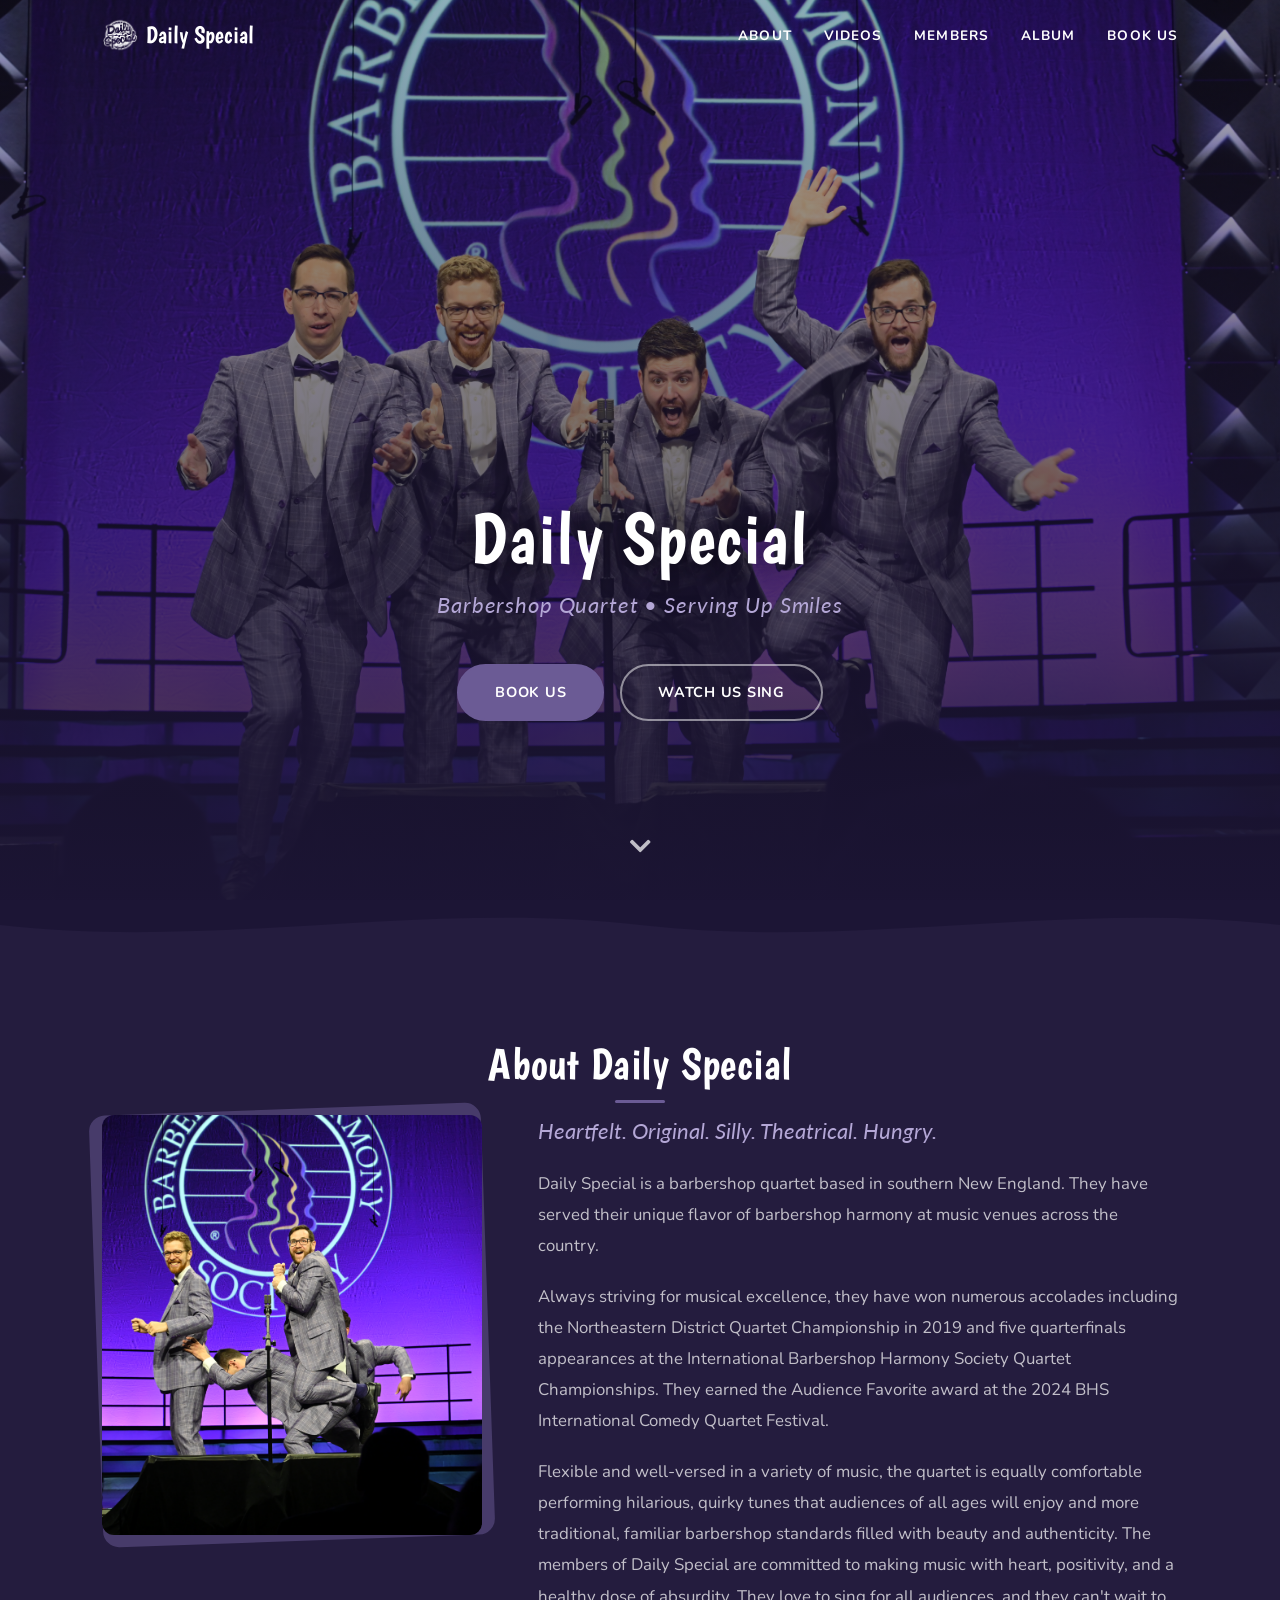
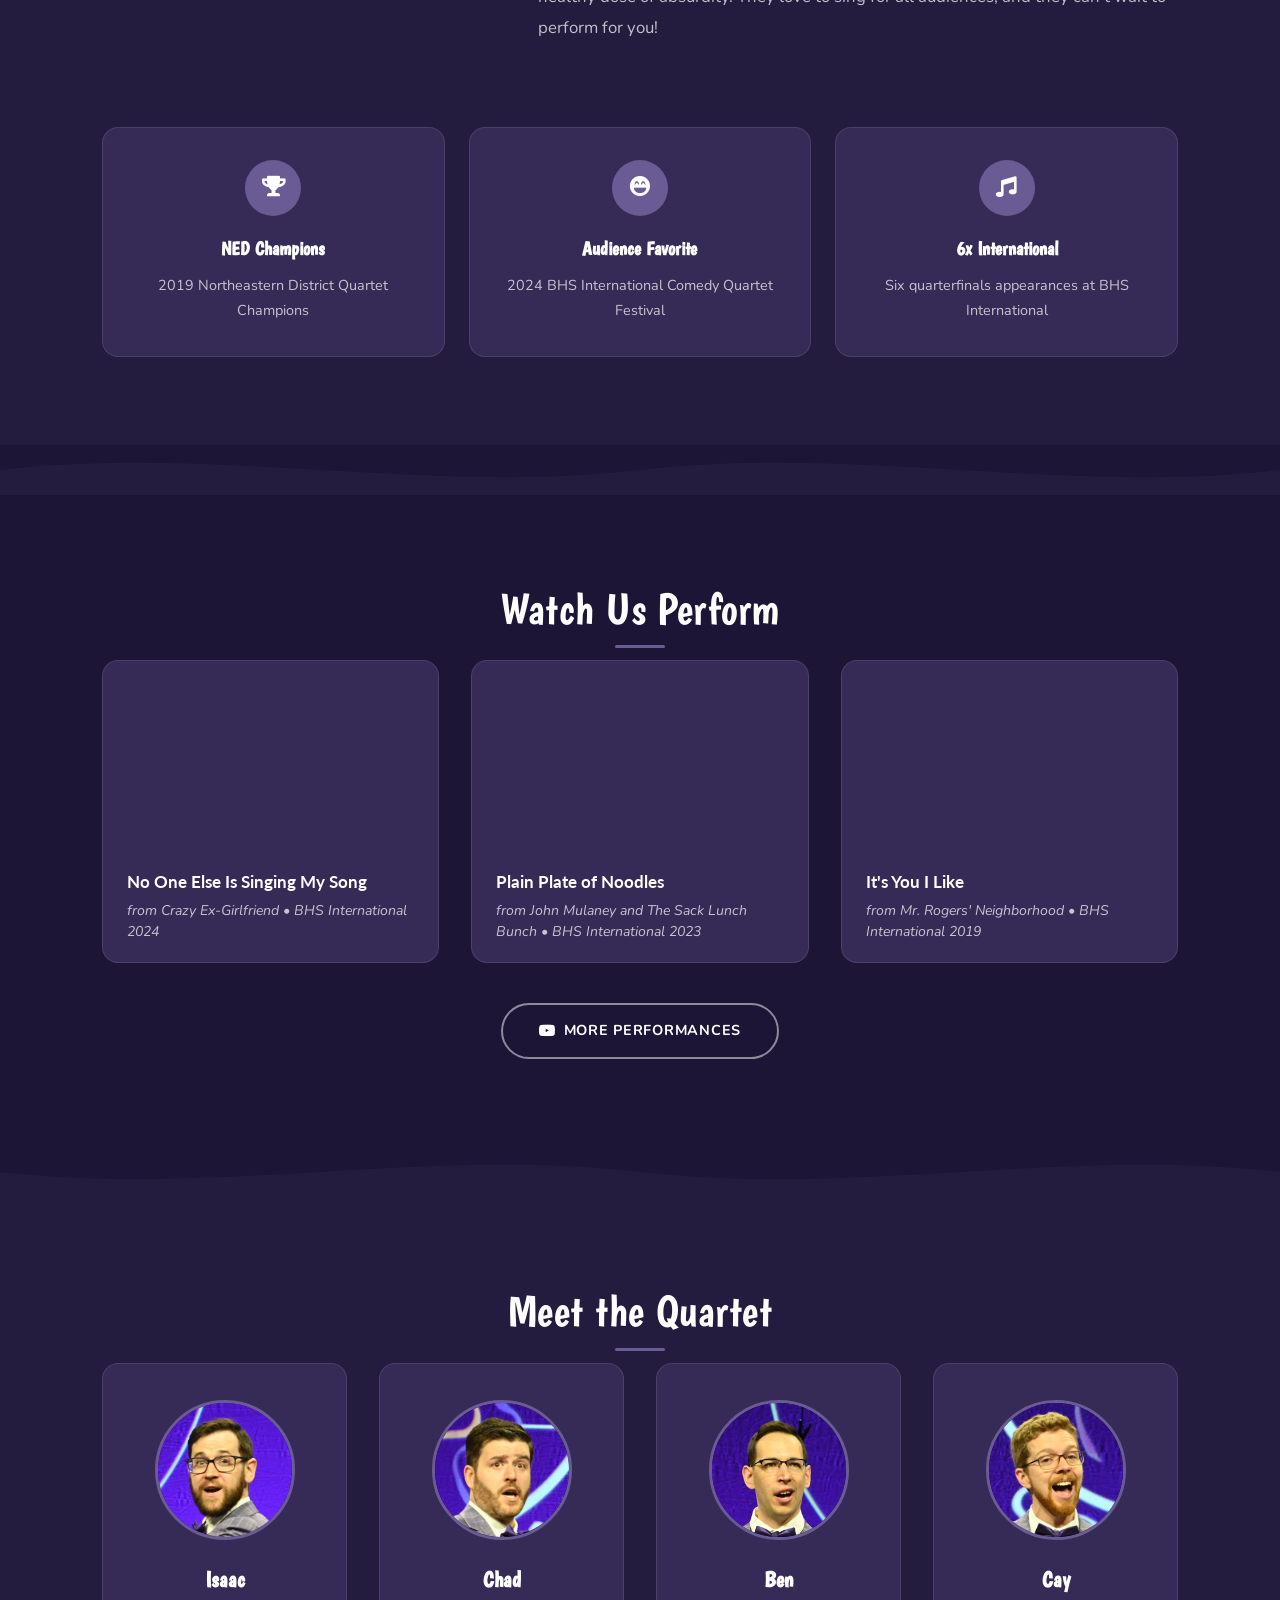
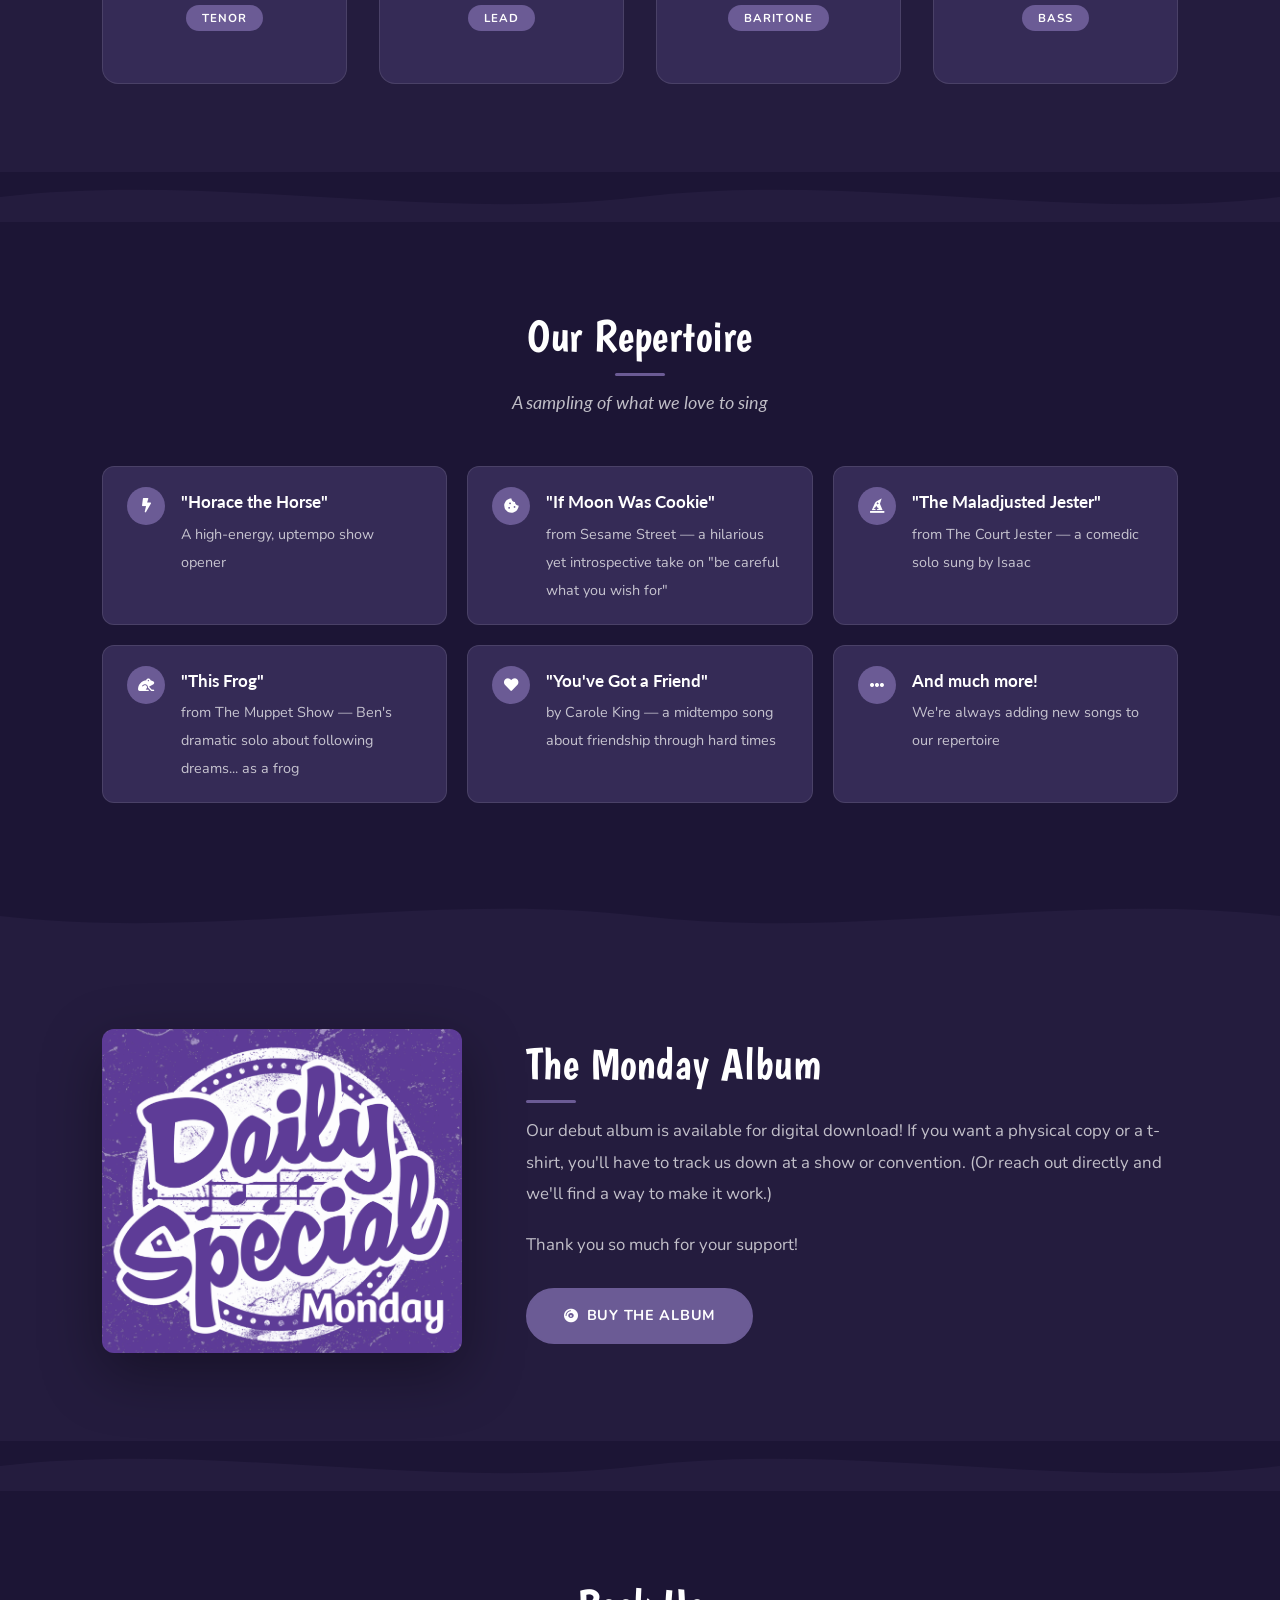
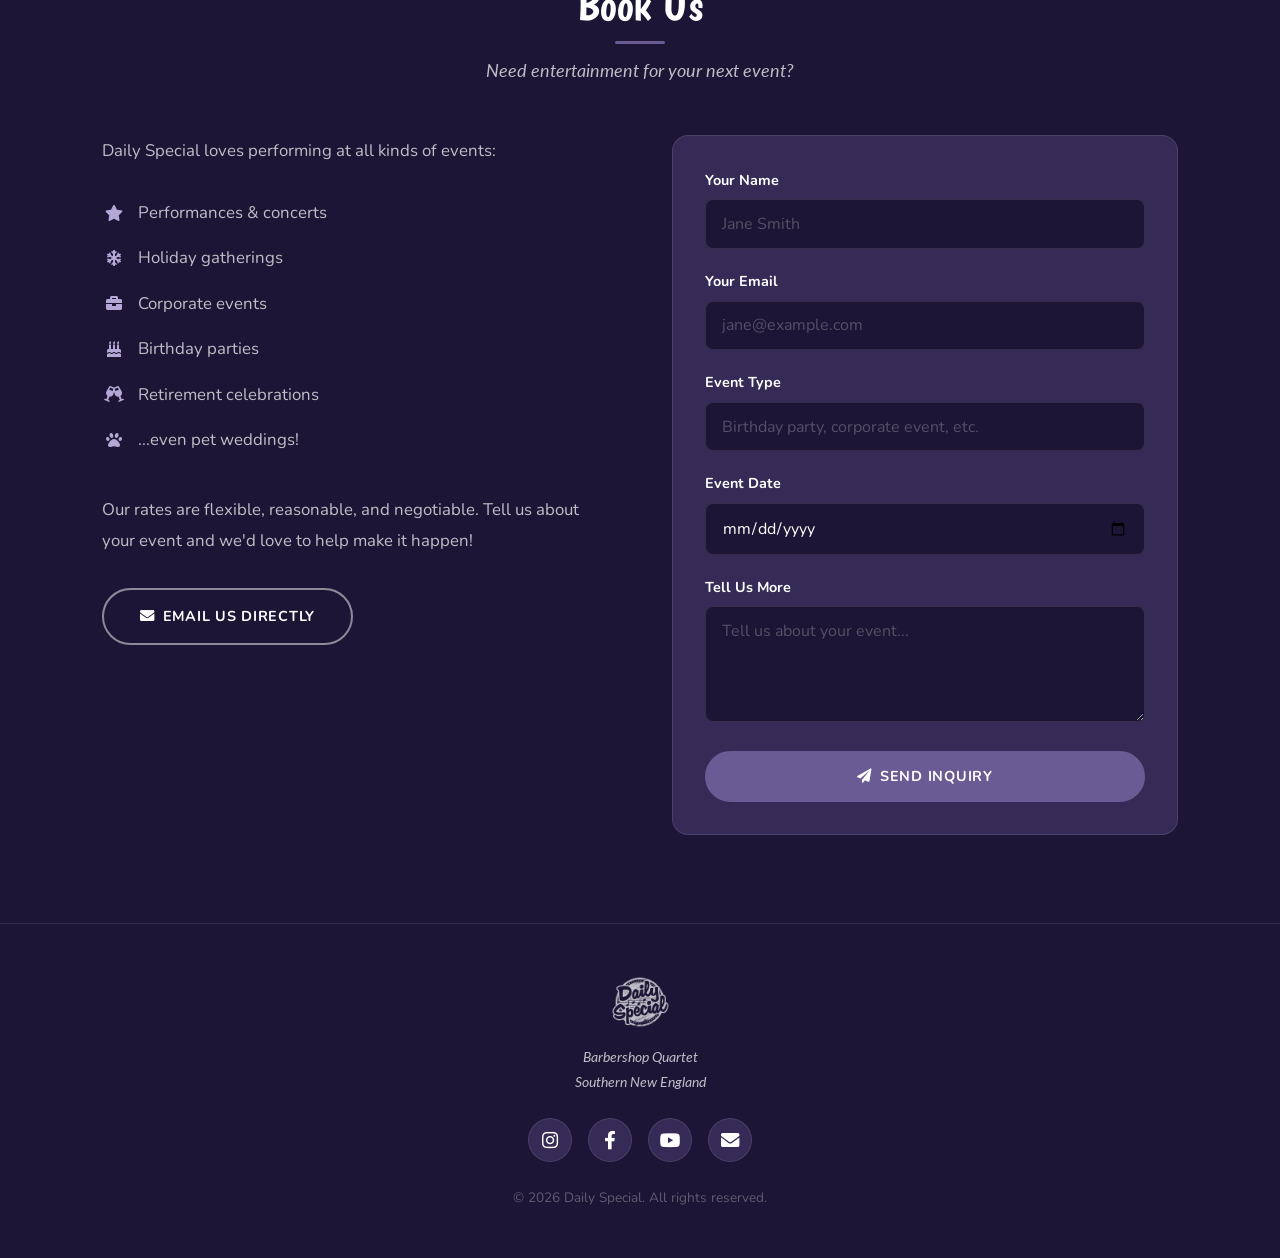
==== commit 840857a8: "small tweaks" ====
--- a/index.html
+++ b/index.html
@@ -21,7 +21,7 @@
     <!-- Fonts -->
     <link rel="preconnect" href="https://fonts.googleapis.com" />
     <link rel="preconnect" href="https://fonts.gstatic.com" crossorigin />
-    <link href="https://fonts.googleapis.com/css2?family=Boogaloo&family=Nunito:wght@400;600;700;800&family=Playfair+Display:ital,wght@0,700;0,900;1,700&display=swap" rel="stylesheet" />
+    <link href="https://fonts.googleapis.com/css2?family=Boogaloo&family=Lato:ital,wght@0,400;0,700;1,400;1,700&family=Nunito:wght@400;600;700;800&display=swap" rel="stylesheet" />
 
     <!-- Font Awesome -->
     <link rel="stylesheet" href="assets/css/fontawesome-all.min.css" />
@@ -34,7 +34,10 @@
     <!-- Nav -->
     <nav id="nav">
         <div class="nav-inner">
-            <a href="#hero" class="nav-logo">Daily Special</a>
+            <a href="#hero" class="nav-logo">
+                <img src="images/ds-logo.png" alt="Daily Special" class="nav-logo-img" />
+                Daily Special
+            </a>
             <button class="nav-toggle" aria-label="Toggle menu">
                 <span></span>
                 <span></span>
--- a/assets/css/style.css
+++ b/assets/css/style.css
@@ -23,7 +23,7 @@
     --bg-alt: #241C3E;
 
     --font-display: 'Boogaloo', cursive;
-    --font-heading: 'Playfair Display', Georgia, serif;
+    --font-heading: 'Lato', 'Open Sans', sans-serif;
     --font-body: 'Nunito', 'Open Sans', Helvetica, sans-serif;
     --transition: 0.3s ease;
     --container-width: 1140px;
@@ -239,10 +239,20 @@
     font-size: 1.5rem;
     color: var(--white);
     text-decoration: none;
+    display: flex;
+    align-items: center;
+    gap: 0.5rem;
 }
 
 .nav-logo:hover {
     color: var(--purple-lighter);
+}
+
+.nav-logo-img {
+    width: 36px;
+    height: 36px;
+    object-fit: contain;
+    flex-shrink: 0;
 }
 
 .nav-links {
@@ -550,15 +560,17 @@
 
 .video-card h3 {
     font-family: var(--font-heading);
-    font-size: 1.1rem;
+    font-size: 1.05rem;
     font-weight: 700;
-    margin-bottom: 0.3rem;
+    margin-bottom: 0.4rem;
+    line-height: 1.4;
 }
 
 .video-card p {
     color: var(--white-muted);
     font-size: 0.88rem;
     font-style: italic;
+    line-height: 1.5;
 }
 
 /* Section-level CTA button (e.g. "More Performances") */
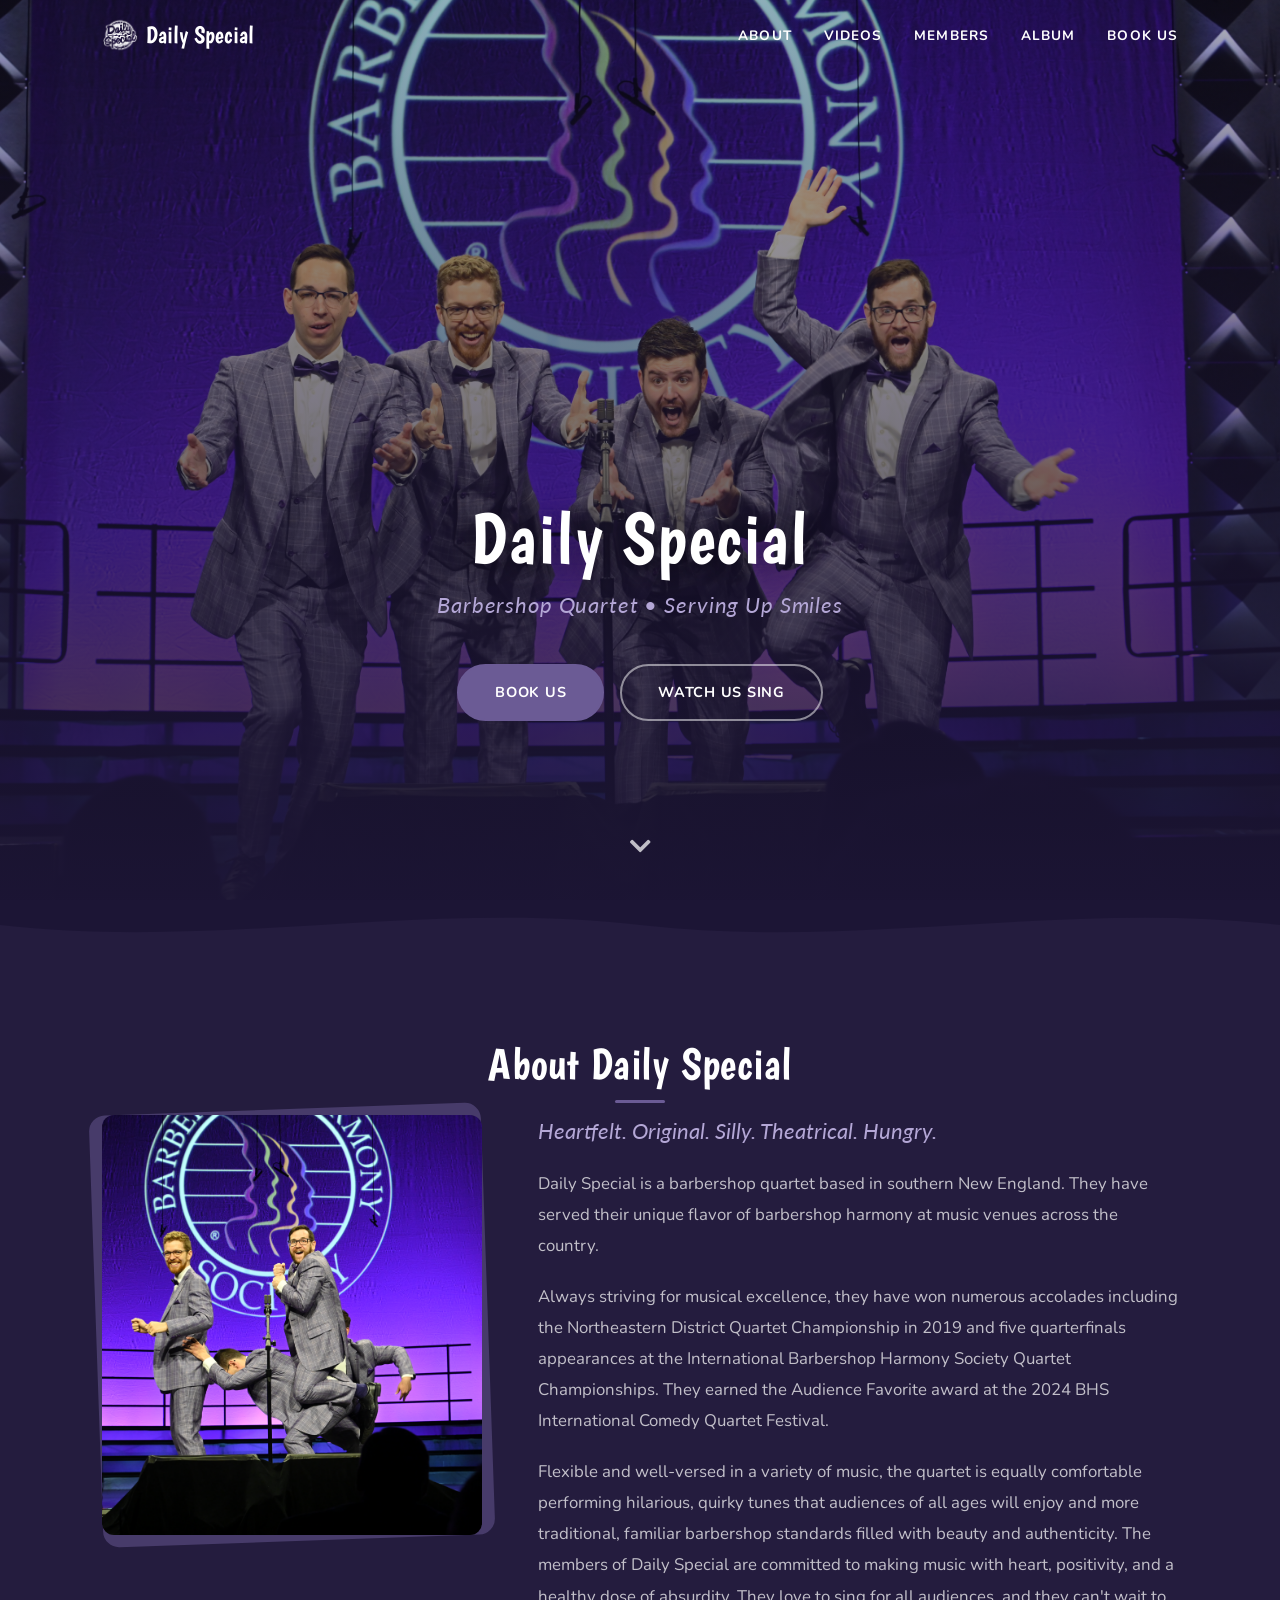
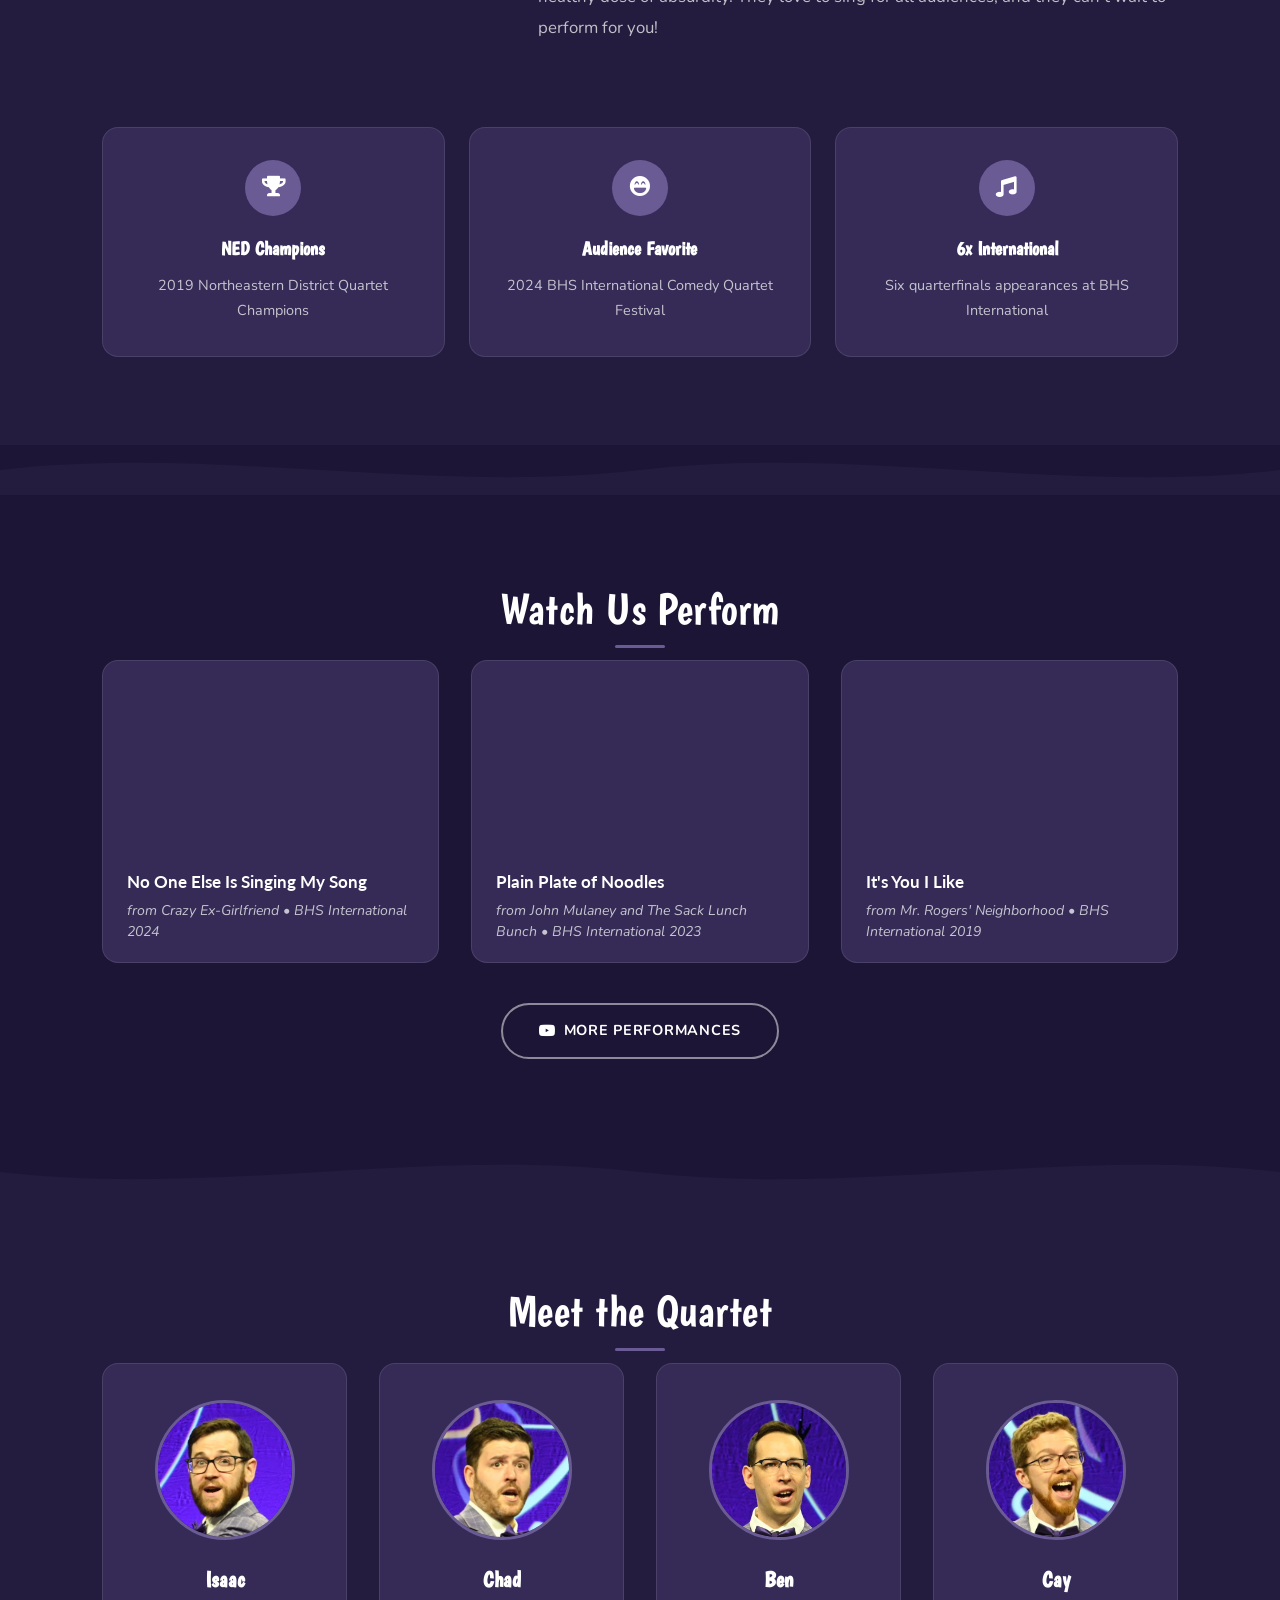
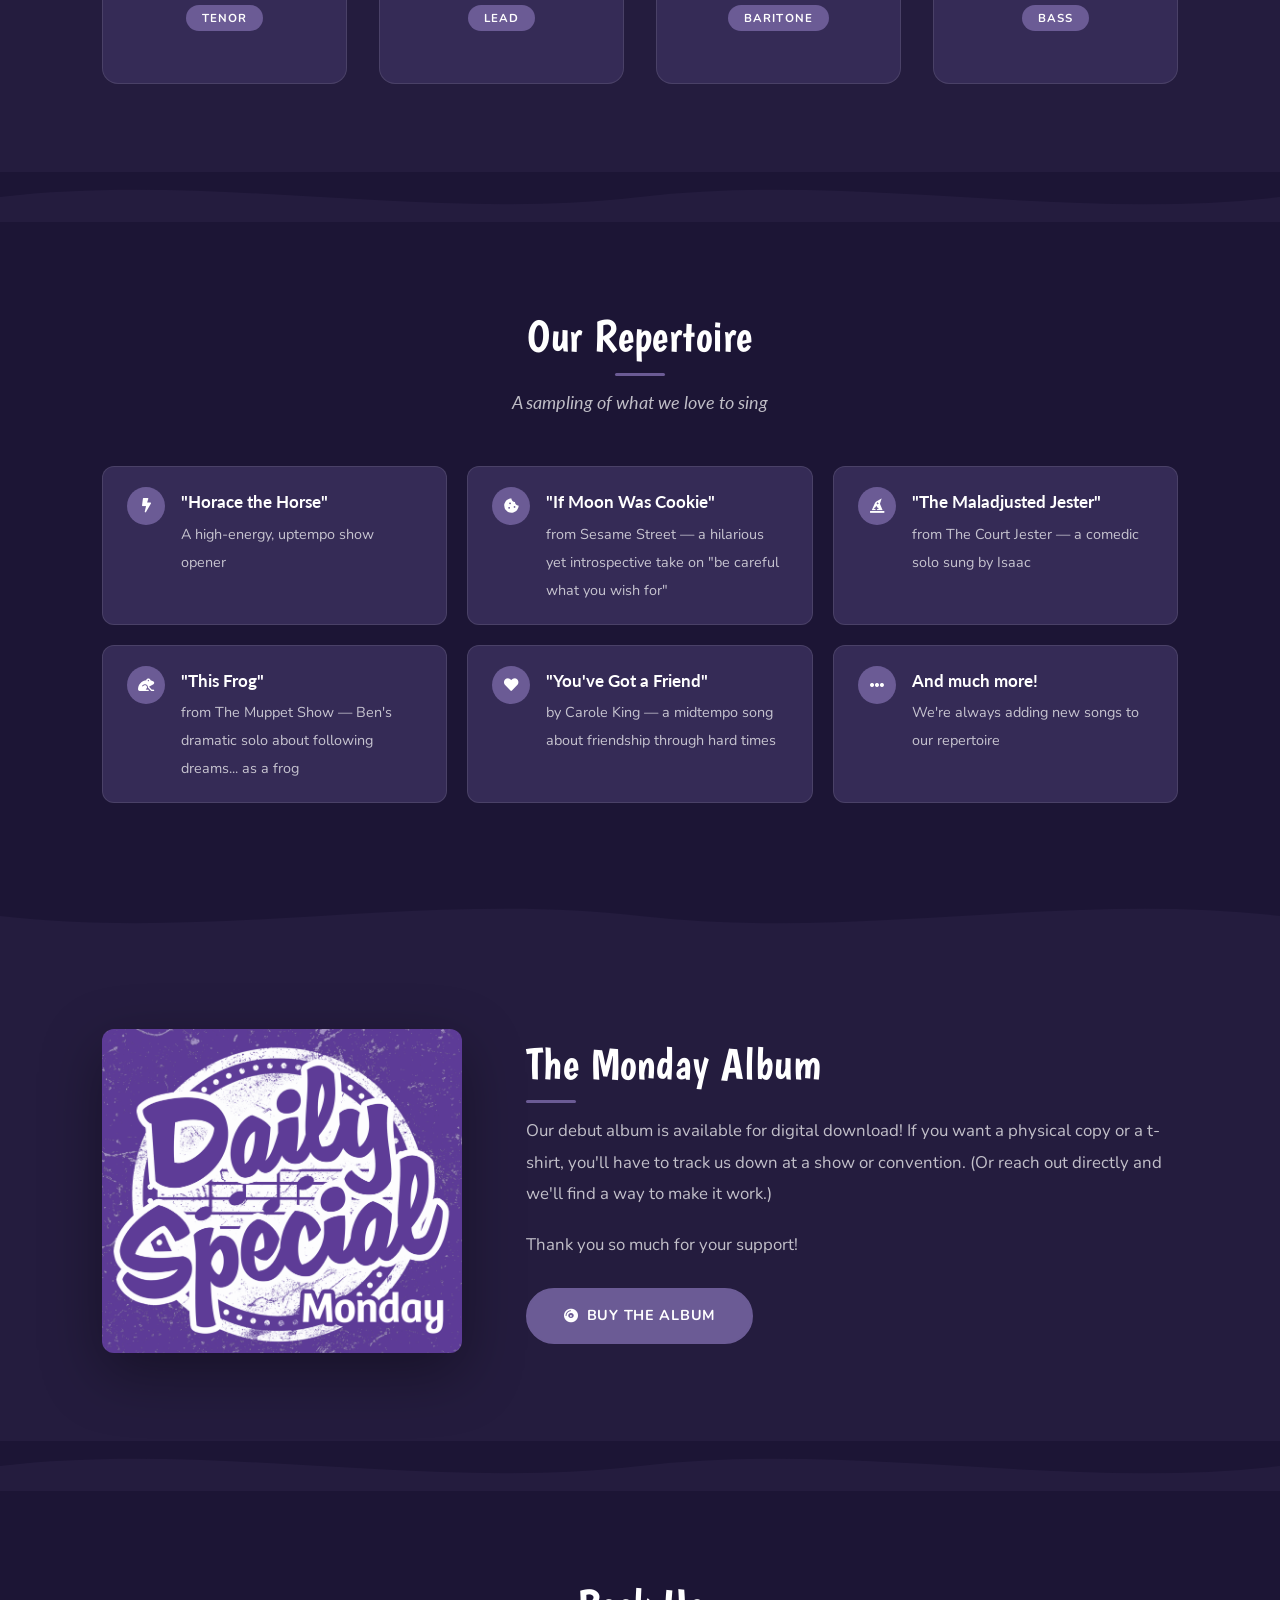
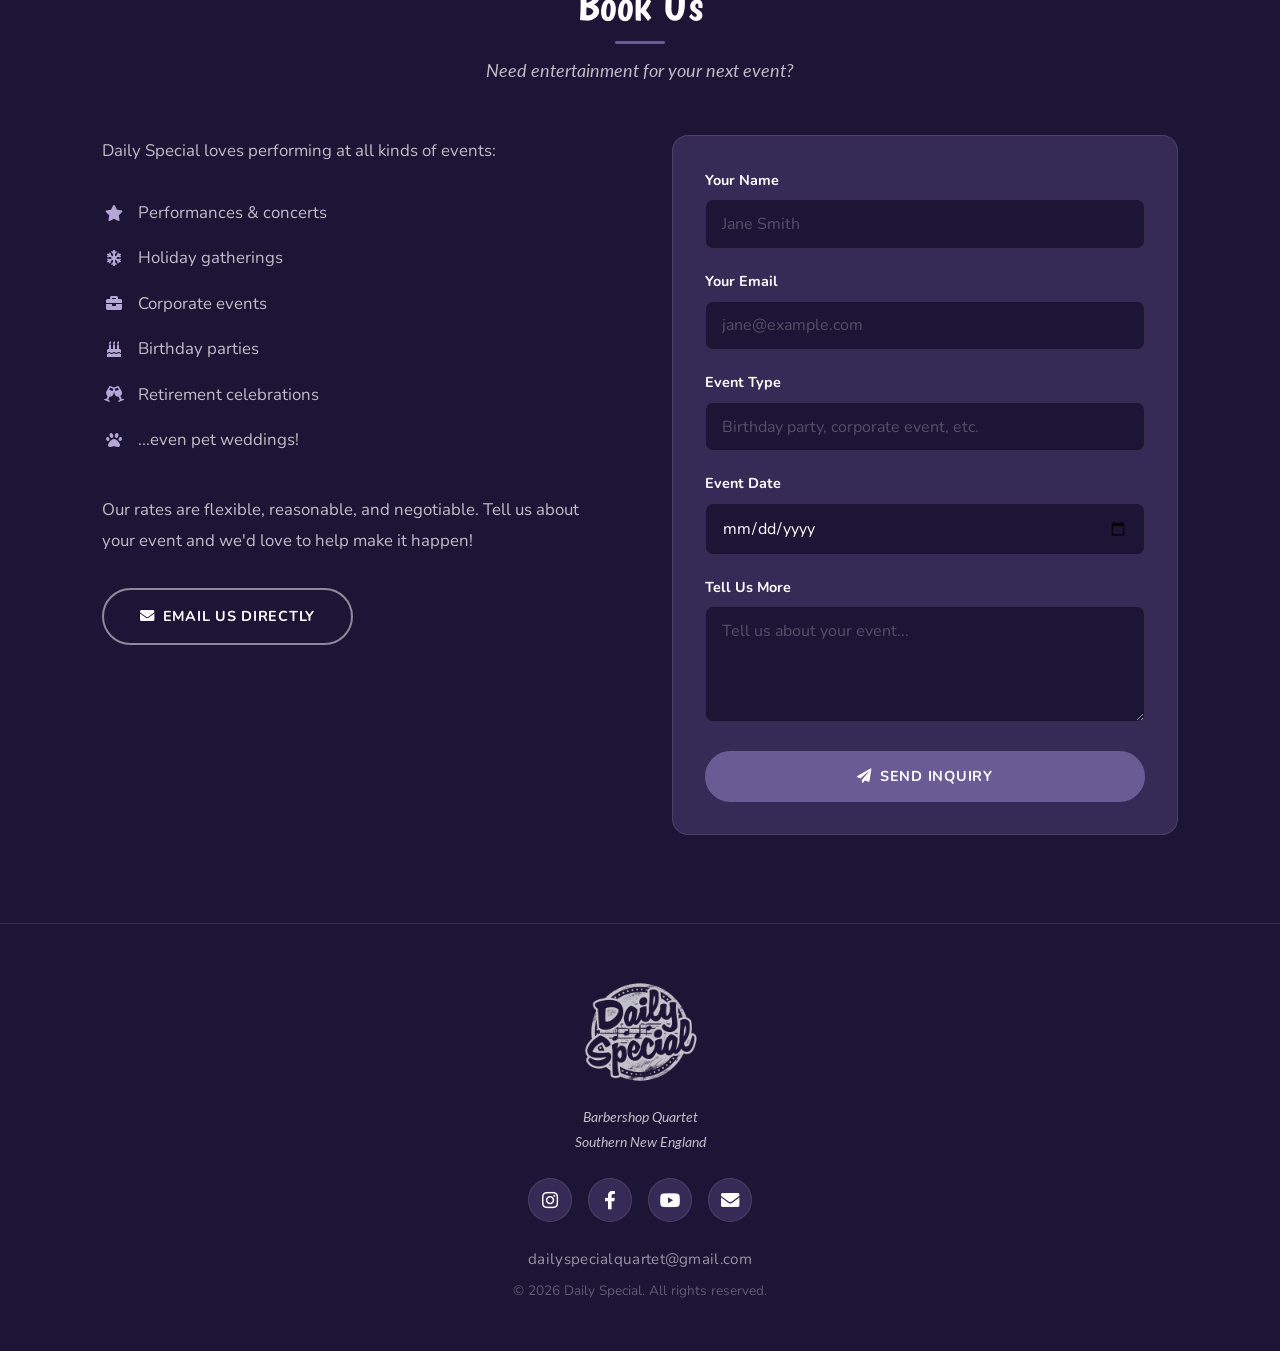
==== commit 00756cb3: "improved footer" ====
--- a/index.html
+++ b/index.html
@@ -385,6 +385,7 @@
                     </a>
                 </div>
                 <div class="footer-bottom">
+                    <p class="footer-email">dailyspecialquartet@gmail.com</p>
                     <p>&copy; <span id="year"></span> Daily Special. All rights reserved.</p>
                 </div>
             </div>
--- a/assets/css/style.css
+++ b/assets/css/style.css
@@ -864,8 +864,8 @@
 }
 
 .footer-logo {
-    width: 60px;
-    height: 60px;
+    width: 120px;
+    height: 120px;
     margin: 0 auto 0.75rem;
     opacity: 0.75;
 }
@@ -909,6 +909,13 @@
 .footer-bottom p {
     color: rgba(255, 255, 255, 0.3);
     font-size: 0.85rem;
+}
+
+.footer-email {
+    color: rgba(255, 255, 255, 0.55) !important;
+    font-size: 0.95rem !important;
+    margin-bottom: 0.4rem;
+    letter-spacing: 0.02em;
 }
 
 /* ============================================
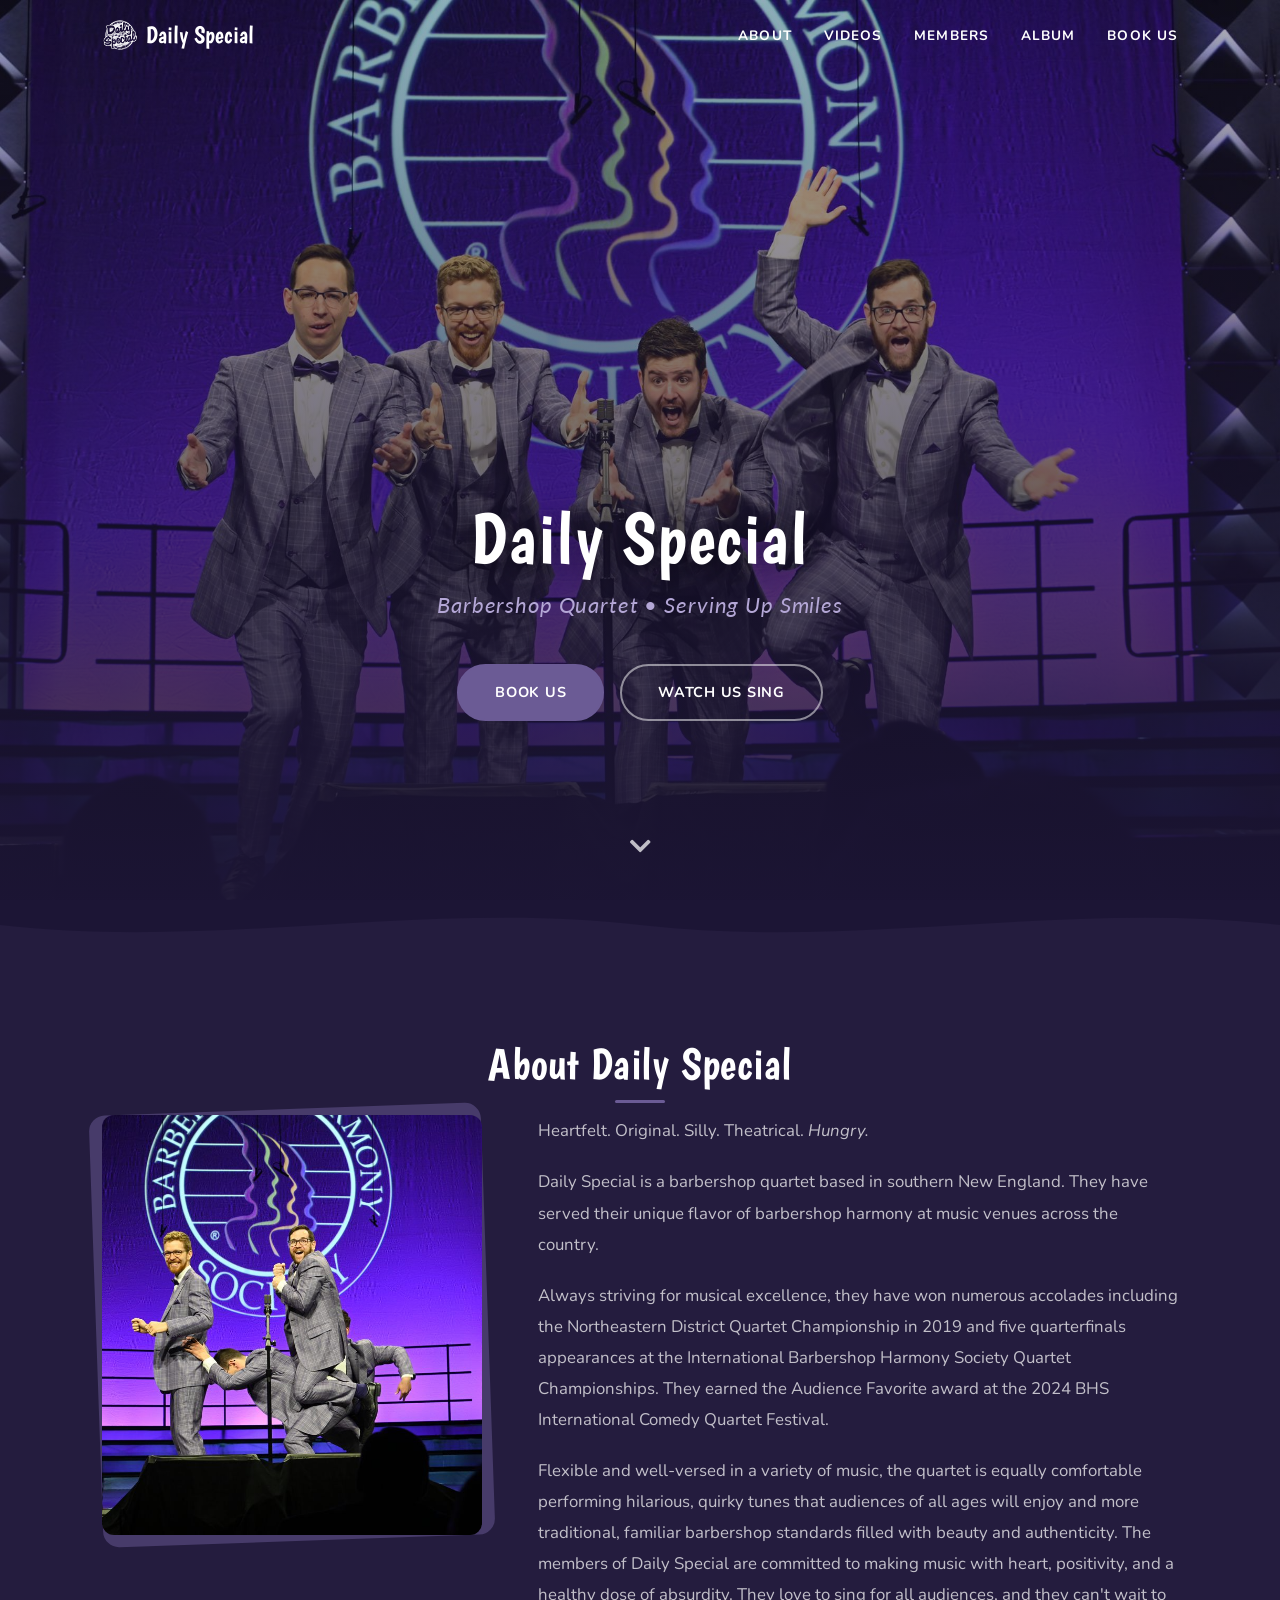
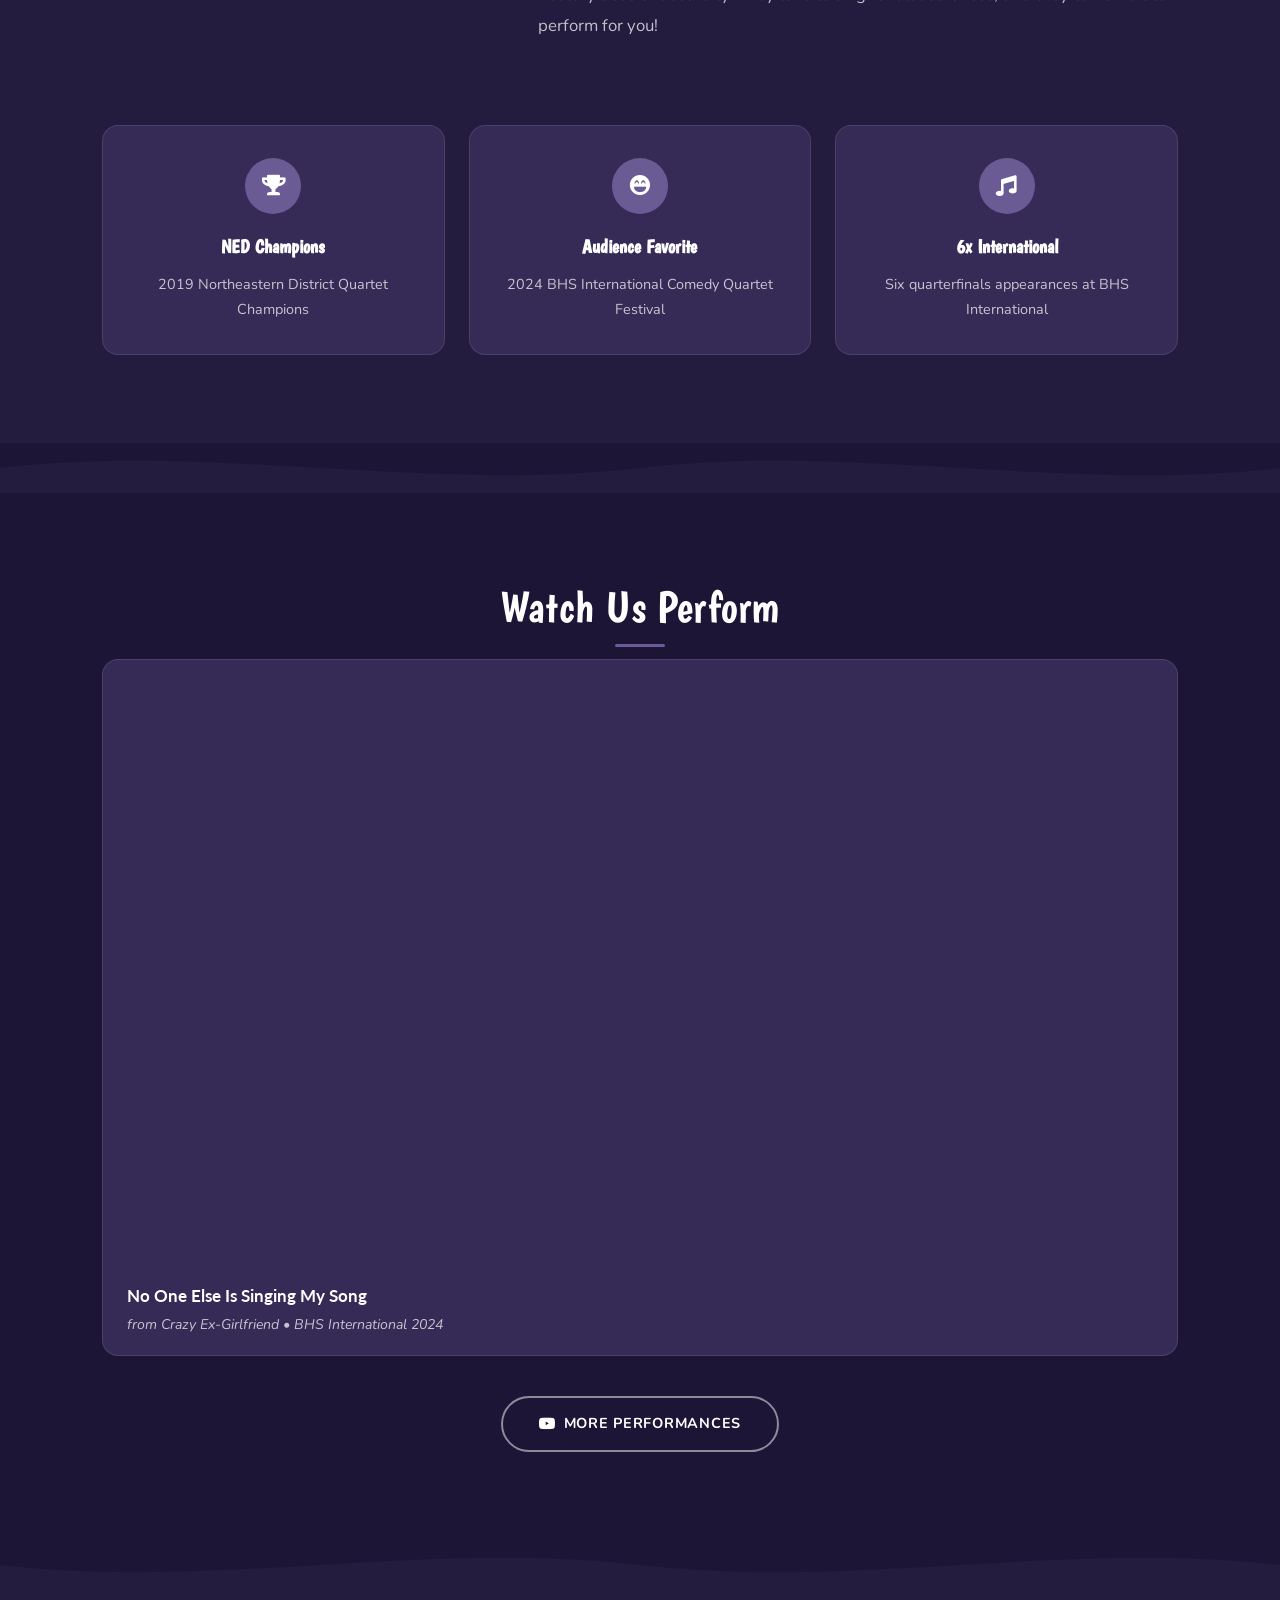
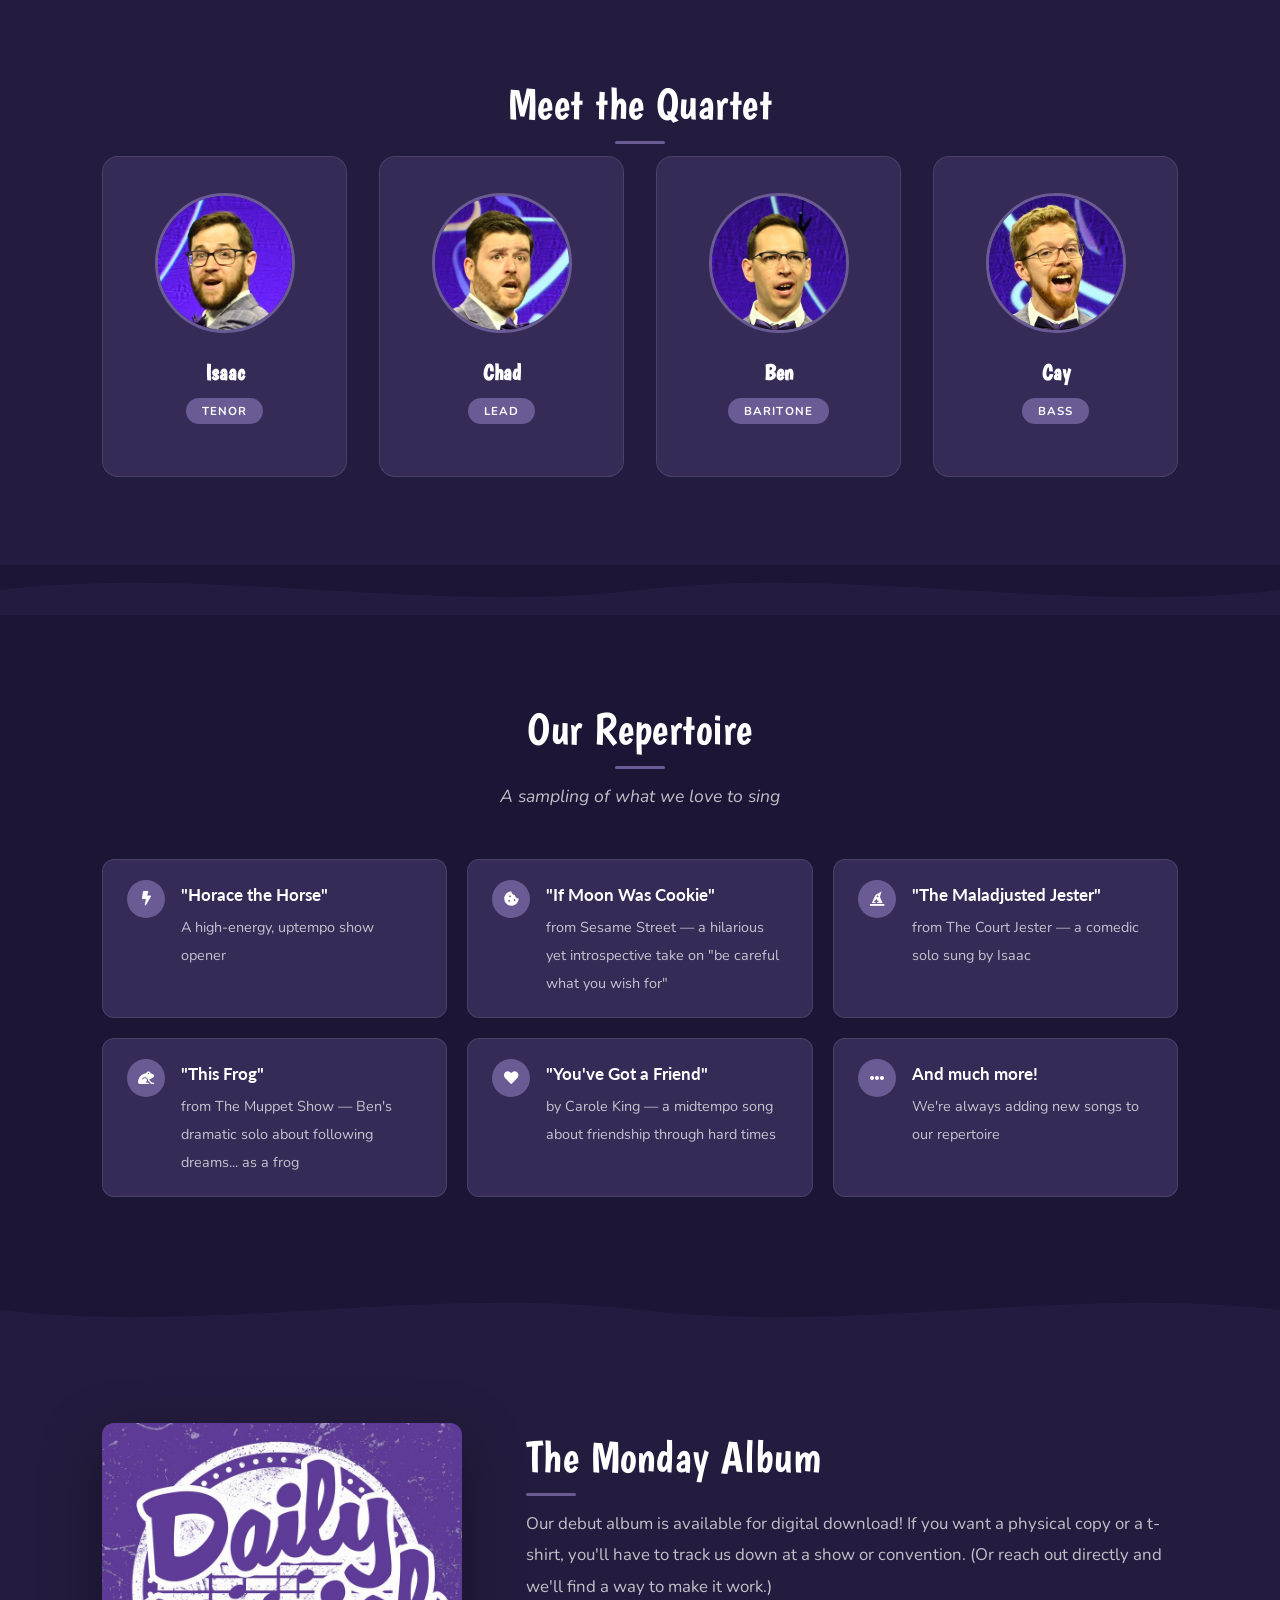
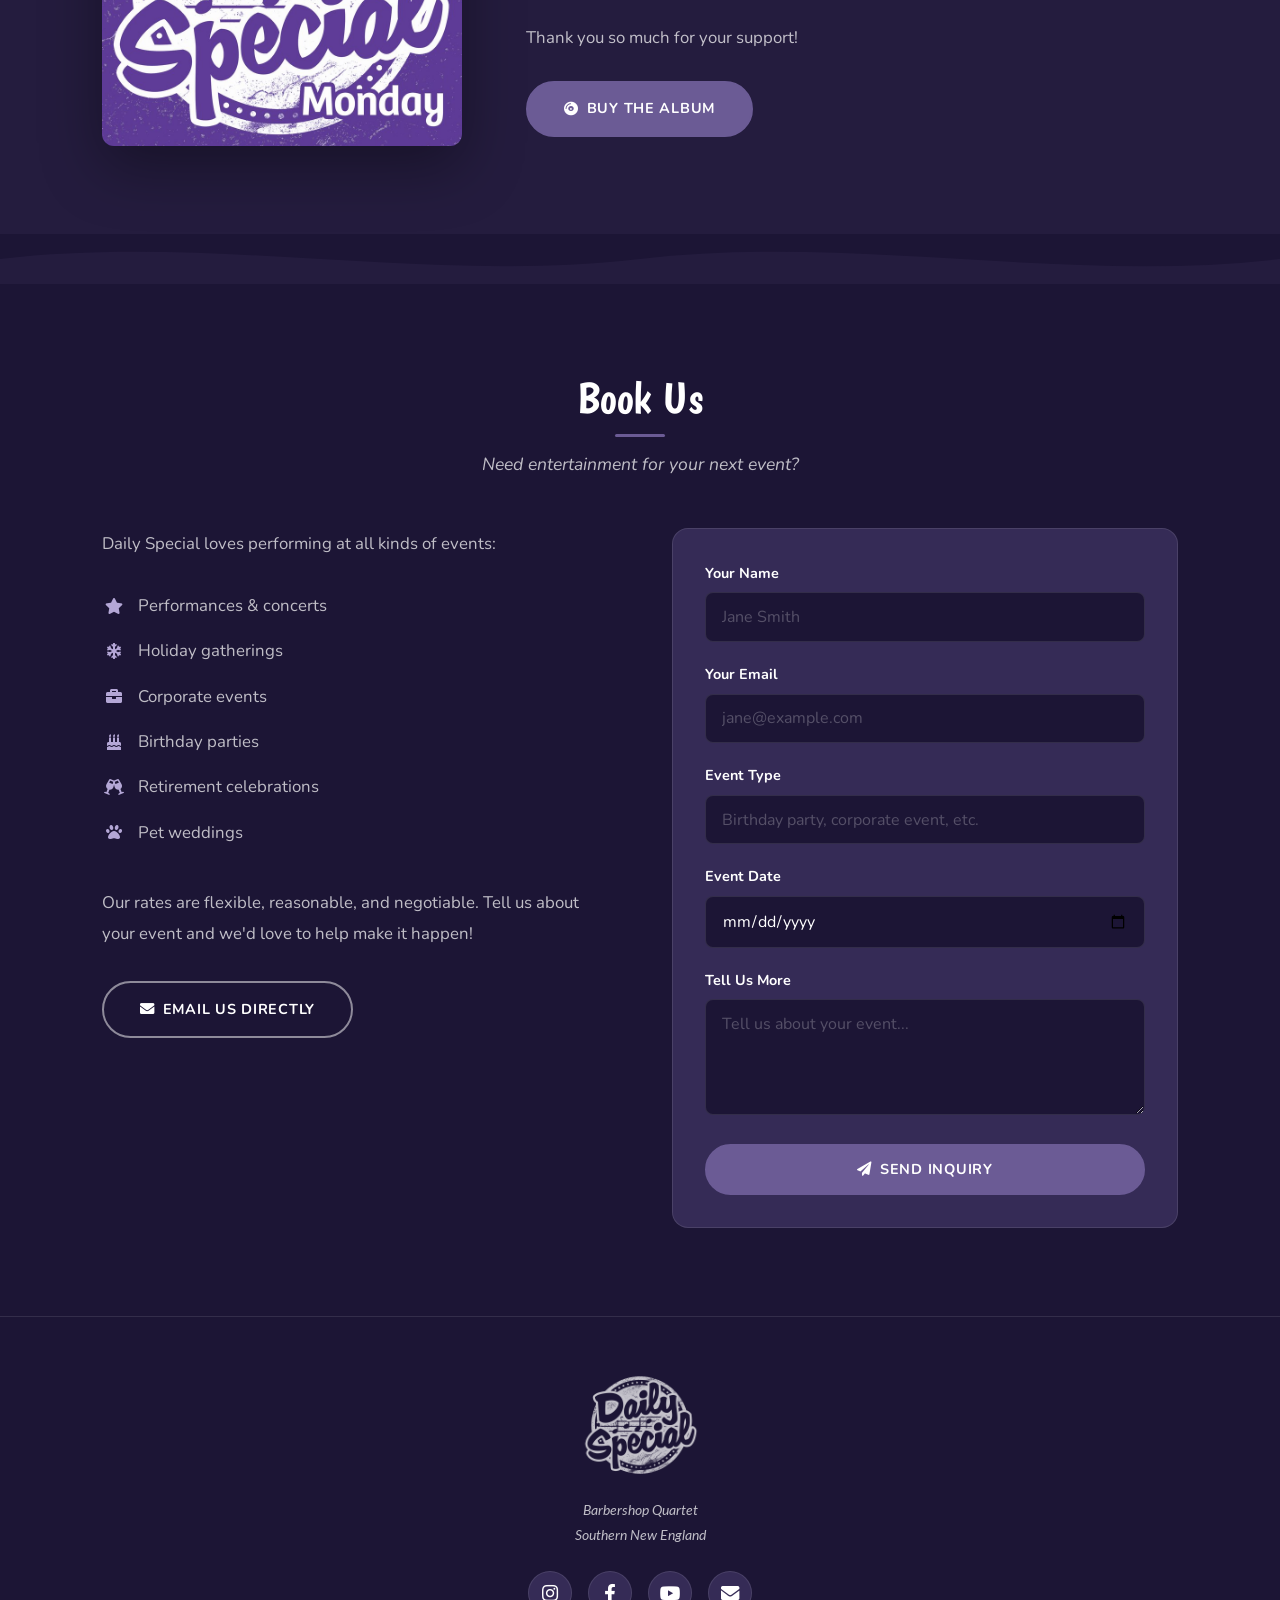
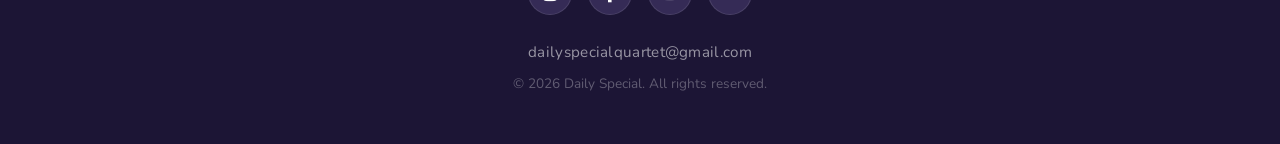
==== commit b53bd00a: "bug fixes" ====
--- a/index.html
+++ b/index.html
@@ -10,7 +10,8 @@
     <!-- Open Graph -->
     <meta property="og:title" content="Daily Special | Barbershop Quartet" />
     <meta property="og:description" content="Award-winning barbershop quartet based in southern New England. Serving up smiles!" />
-    <meta property="og:image" content="images/2025 Denver QQF-Daily Special (NED)-0245.JPG" />
+    <meta property="og:image" content="https://dailyspecialquartet.com/images/hero.jpg" />
+    <meta property="og:url" content="https://dailyspecialquartet.com" />
     <meta property="og:type" content="website" />
 
     <!-- Favicon -->
@@ -35,7 +36,7 @@
     <nav id="nav">
         <div class="nav-inner">
             <a href="#hero" class="nav-logo">
-                <img src="images/ds-logo.png" alt="Daily Special" class="nav-logo-img" />
+                <img src="images/ds-logo.png" alt="Daily Special" class="nav-logo-img" width="36" height="36" />
                 Daily Special
             </a>
             <button class="nav-toggle" aria-label="Toggle menu">
@@ -84,12 +85,12 @@
                 <div class="about-image">
                     <div class="fun-frame">
                         <div class="fun-frame-crop">
-                            <img src="images/2025 Denver QQF-Daily Special (NED)-0223.JPG" alt="Daily Special performing on stage" />
+                            <img src="images/about.jpg" alt="Daily Special performing on stage" loading="lazy" />
                         </div>
                     </div>
                 </div>
                 <div class="about-text" id="about-text">
-                    <p class="lead">Heartfelt. Original. Silly. Theatrical. <em>Hungry.</em></p>
+                    <p>Heartfelt. Original. Silly. Theatrical. <em>Hungry.</em></p>
                     <p>Daily Special is a barbershop quartet based in southern New England. They have served their unique flavor of barbershop harmony at music venues across the country.</p>
                     <p>Always striving for musical excellence, they have won numerous accolades including the Northeastern District Quartet Championship in 2019 and five quarterfinals appearances at the International Barbershop Harmony Society Quartet Championships. They earned the Audience Favorite award at the 2024 BHS International Comedy Quartet Festival.</p>
                     <p>Flexible and well-versed in a variety of music, the quartet is equally comfortable performing hilarious, quirky tunes that audiences of all ages will enjoy and more traditional, familiar barbershop standards filled with beauty and authenticity. The members of Daily Special are committed to making music with heart, positivity, and a healthy dose of absurdity. They love to sing for all audiences, and they can't wait to perform for you!</p>
@@ -136,26 +137,8 @@
                         <p>from Crazy Ex-Girlfriend &bull; BHS International 2024</p>
                     </div>
                 </div>
-                <div class="video-card">
-                    <div class="video-embed">
-                        <!-- Placeholder: Replace with actual YouTube embed URL -->
-                        <iframe src="https://www.youtube-nocookie.com/embed/VIDEO_ID_2" title="Plain Plate of Noodles - BHS International 2023" allow="accelerometer; autoplay; clipboard-write; encrypted-media; gyroscope; picture-in-picture" allowfullscreen loading="lazy"></iframe>
-                    </div>
-                    <div class="video-info">
-                        <h3>Plain Plate of Noodles</h3>
-                        <p>from John Mulaney and The Sack Lunch Bunch &bull; BHS International 2023</p>
-                    </div>
-                </div>
-                <div class="video-card">
-                    <div class="video-embed">
-                        <!-- Placeholder: Replace with actual YouTube embed URL -->
-                        <iframe src="https://www.youtube-nocookie.com/embed/VIDEO_ID_3" title="It's You I Like - BHS International 2019" allow="accelerometer; autoplay; clipboard-write; encrypted-media; gyroscope; picture-in-picture" allowfullscreen loading="lazy"></iframe>
-                    </div>
-                    <div class="video-info">
-                        <h3>It's You I Like</h3>
-                        <p>from Mr. Rogers' Neighborhood &bull; BHS International 2019</p>
-                    </div>
-                </div>
+                <!-- Add more videos here: copy a video-card block and replace the YouTube embed URL and info -->
+
             </div>
             <div class="section-cta">
                 <a href="https://www.youtube.com/channel/UC4ajzhwAyzPS3xZKinlofOA" class="btn btn-outline" target="_blank" rel="noopener noreferrer">
@@ -180,7 +163,7 @@
                 <div class="member-card">
                     <div class="member-photo">
                         <!-- Replace with actual headshot -->
-                        <img src="images/isaac-head.png" alt="Isaac - Tenor" />
+                        <img src="images/isaac-head.png" alt="Isaac - Tenor" loading="lazy" />
                     </div>
                     <h3>Isaac</h3>
                     <span class="member-part">Tenor</span>
@@ -188,7 +171,7 @@
                 </div>
                 <div class="member-card">
                     <div class="member-photo">
-                        <img src="images/chad-head.png" alt="Chad - Lead" />
+                        <img src="images/chad-head.png" alt="Chad - Lead" loading="lazy" />
                     </div>
                     <h3>Chad</h3>
                     <span class="member-part">Lead</span>
@@ -196,7 +179,7 @@
                 </div>
                 <div class="member-card">
                     <div class="member-photo">
-                        <img src="images/ben-head.png" alt="Ben - Baritone" />
+                        <img src="images/ben-head.png" alt="Ben - Baritone" loading="lazy" />
                     </div>
                     <h3>Ben</h3>
                     <span class="member-part">Baritone</span>
@@ -204,7 +187,7 @@
                 </div>
                 <div class="member-card">
                     <div class="member-photo">
-                        <img src="images/cay-head.png" alt="Cay - Bass" />
+                        <img src="images/cay-head.png" alt="Cay - Bass" loading="lazy" />
                     </div>
                     <h3>Cay</h3>
                     <span class="member-part">Bass</span>
@@ -285,7 +268,7 @@
         <div class="container">
             <div class="album-layout">
                 <div class="album-art">
-                    <img src="images/Monday+Front+Cover+for+Kickstarter+(1).webp" alt="The Monday Album by Daily Special" />
+                    <img src="images/monday-album.jpg" alt="The Monday Album by Daily Special" loading="lazy" />
                 </div>
                 <div class="album-info">
                     <h2 class="section-title"><span class="title-accent">The Monday Album</span></h2>
@@ -320,7 +303,7 @@
                         <li><i class="fas fa-briefcase"></i> Corporate events</li>
                         <li><i class="fas fa-birthday-cake"></i> Birthday parties</li>
                         <li><i class="fas fa-glass-cheers"></i> Retirement celebrations</li>
-                        <li><i class="fas fa-paw"></i> ...even pet weddings!</li>
+                        <li><i class="fas fa-paw"></i> Pet weddings</li>
                     </ul>
                     <p>Our rates are flexible, reasonable, and negotiable. Tell us about your event and we'd love to help make it happen!</p>
                     <div class="contact-direct">
--- a/assets/css/style.css
+++ b/assets/css/style.css
@@ -125,7 +125,6 @@
     font-size: 1.1rem;
     margin-bottom: 3rem;
     font-style: italic;
-    font-family: var(--font-heading);
 }
 
 /* --- Wave Dividers --- */
@@ -249,10 +248,13 @@
 }
 
 .nav-logo-img {
-    width: 36px;
-    height: 36px;
+    width: 36px !important;
+    height: 36px !important;
+    max-width: 36px !important;
+    max-height: 36px !important;
     object-fit: contain;
     flex-shrink: 0;
+    display: inline-block;
 }
 
 .nav-links {
@@ -330,7 +332,7 @@
     align-items: center;
     justify-content: center;
     text-align: center;
-    background: url('../../images/2025 Denver QQF-Daily Special (NED)-0245.JPG') center top / cover no-repeat;
+    background: url('../../images/hero.jpg') center top / cover no-repeat;
     overflow: hidden;
 }
 
@@ -413,14 +415,6 @@
     margin-bottom: 4rem;
 }
 
-.about-text .lead {
-    font-family: var(--font-heading);
-    font-size: 1.35rem;
-    font-style: italic;
-    color: var(--purple-lighter);
-    margin-bottom: 1.25rem;
-    line-height: 1.5;
-}
 
 .about-text p {
     color: var(--white-muted);
@@ -1005,6 +999,9 @@
         font-size: 1.1rem;
     }
 
+    .hero-content {
+        padding-top: 14rem;
+    }
 
     .section {
         padding: 3.5rem 0;
@@ -1053,6 +1050,9 @@
         font-size: 0.95rem;
     }
 
+    .hero-content {
+        padding-top: 10rem;
+    }
 
     .hero-actions {
         flex-direction: column;
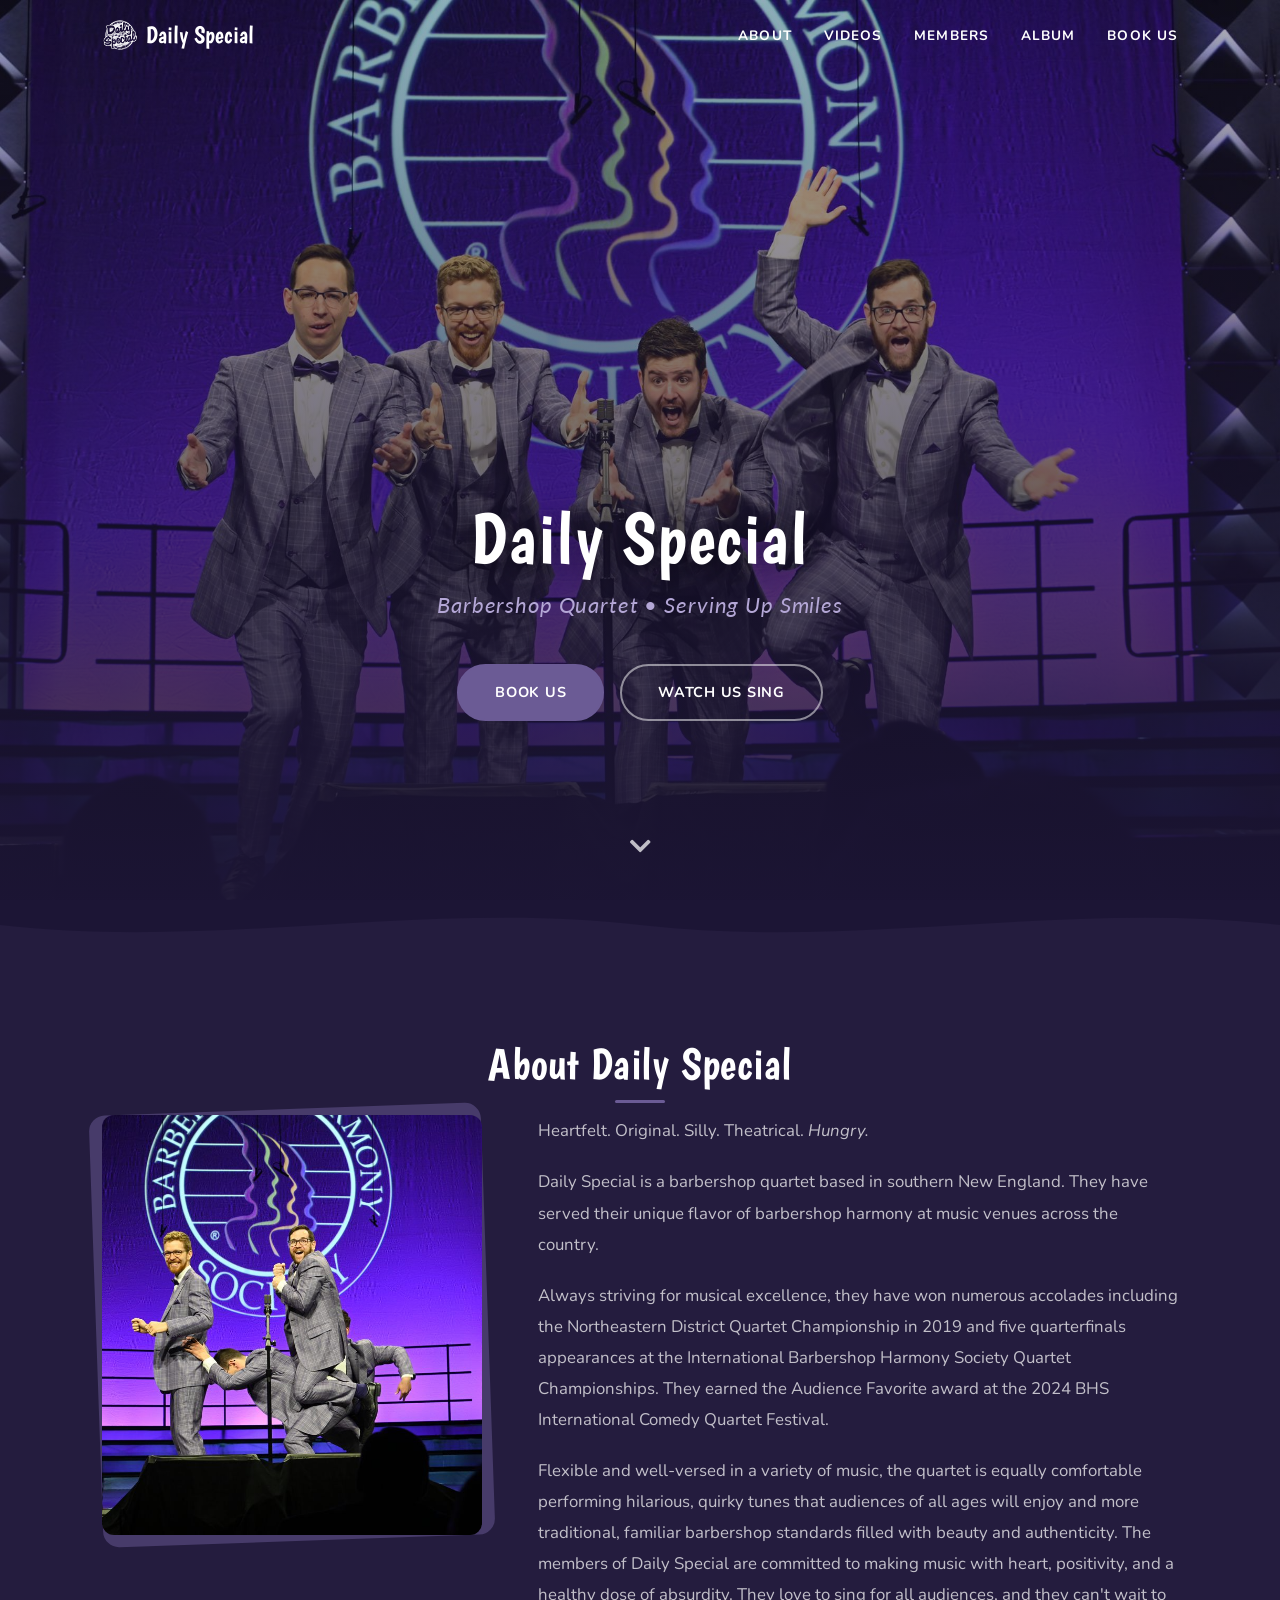
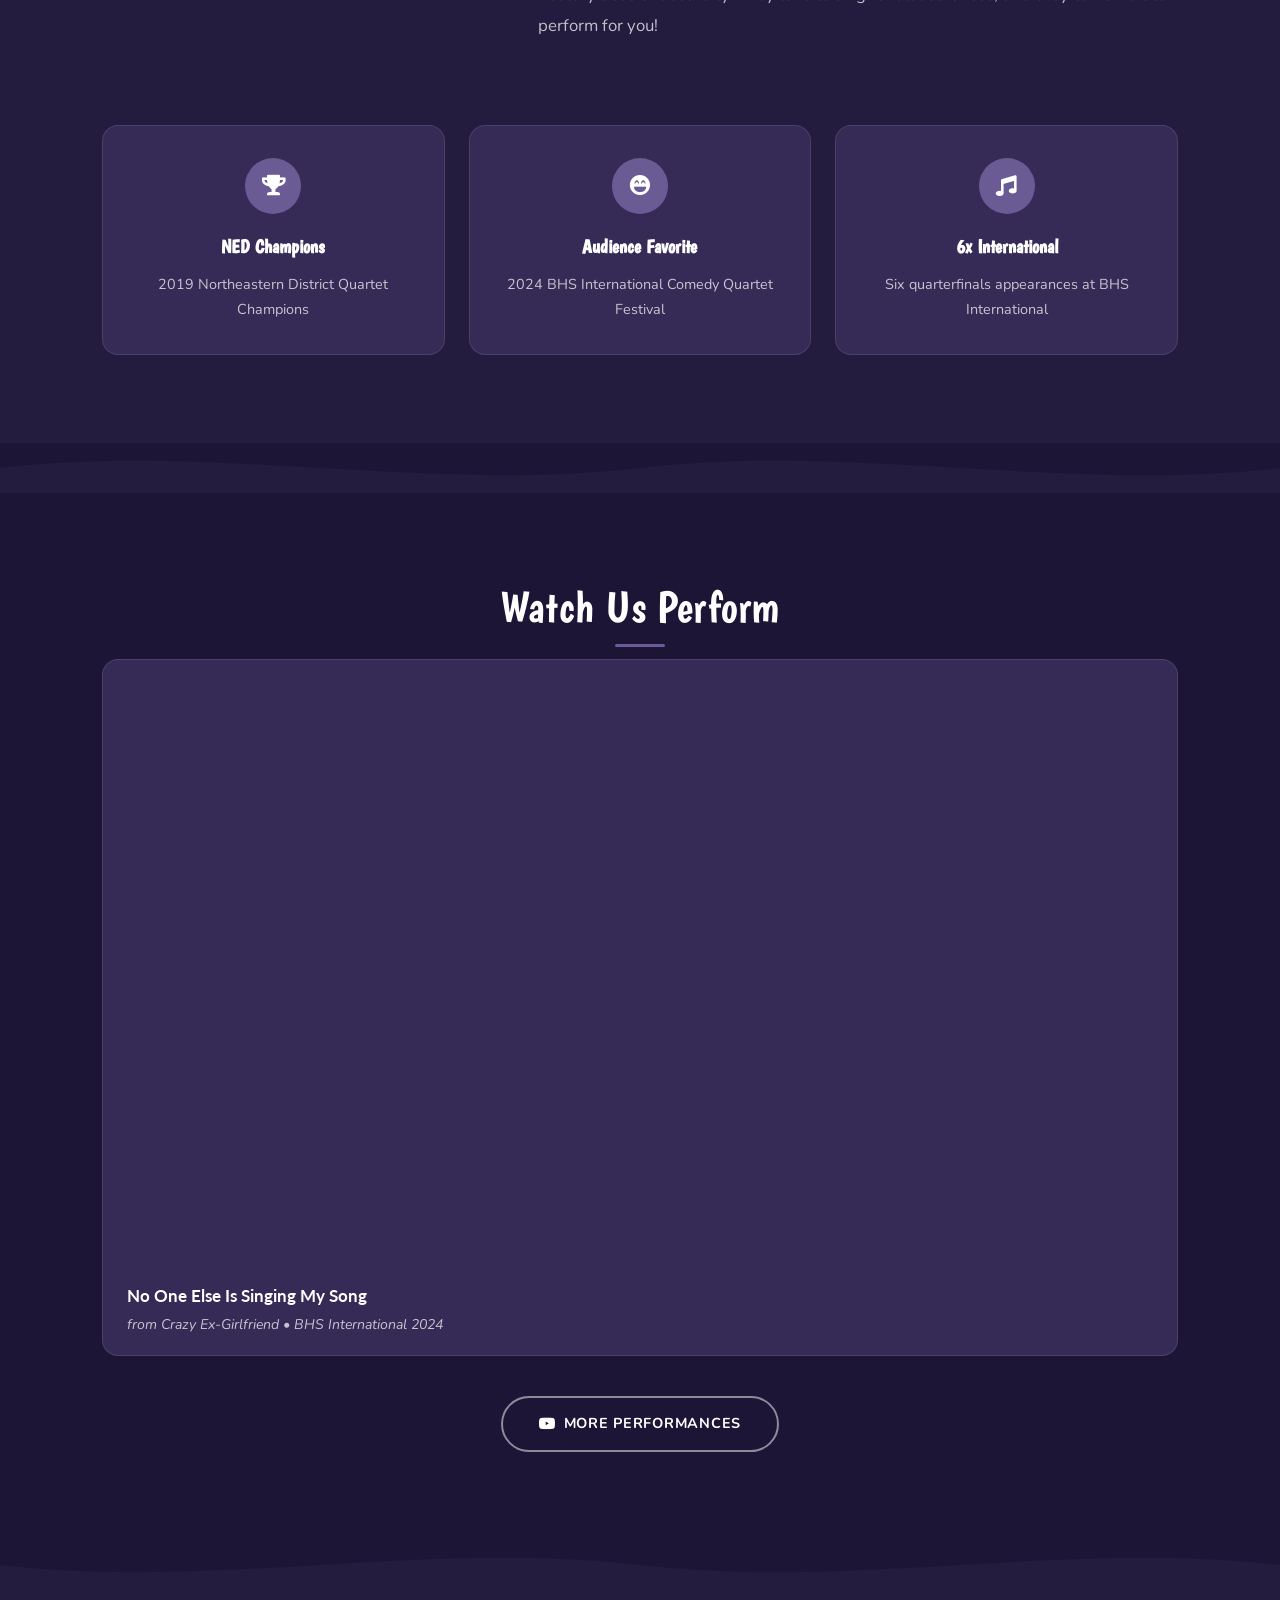
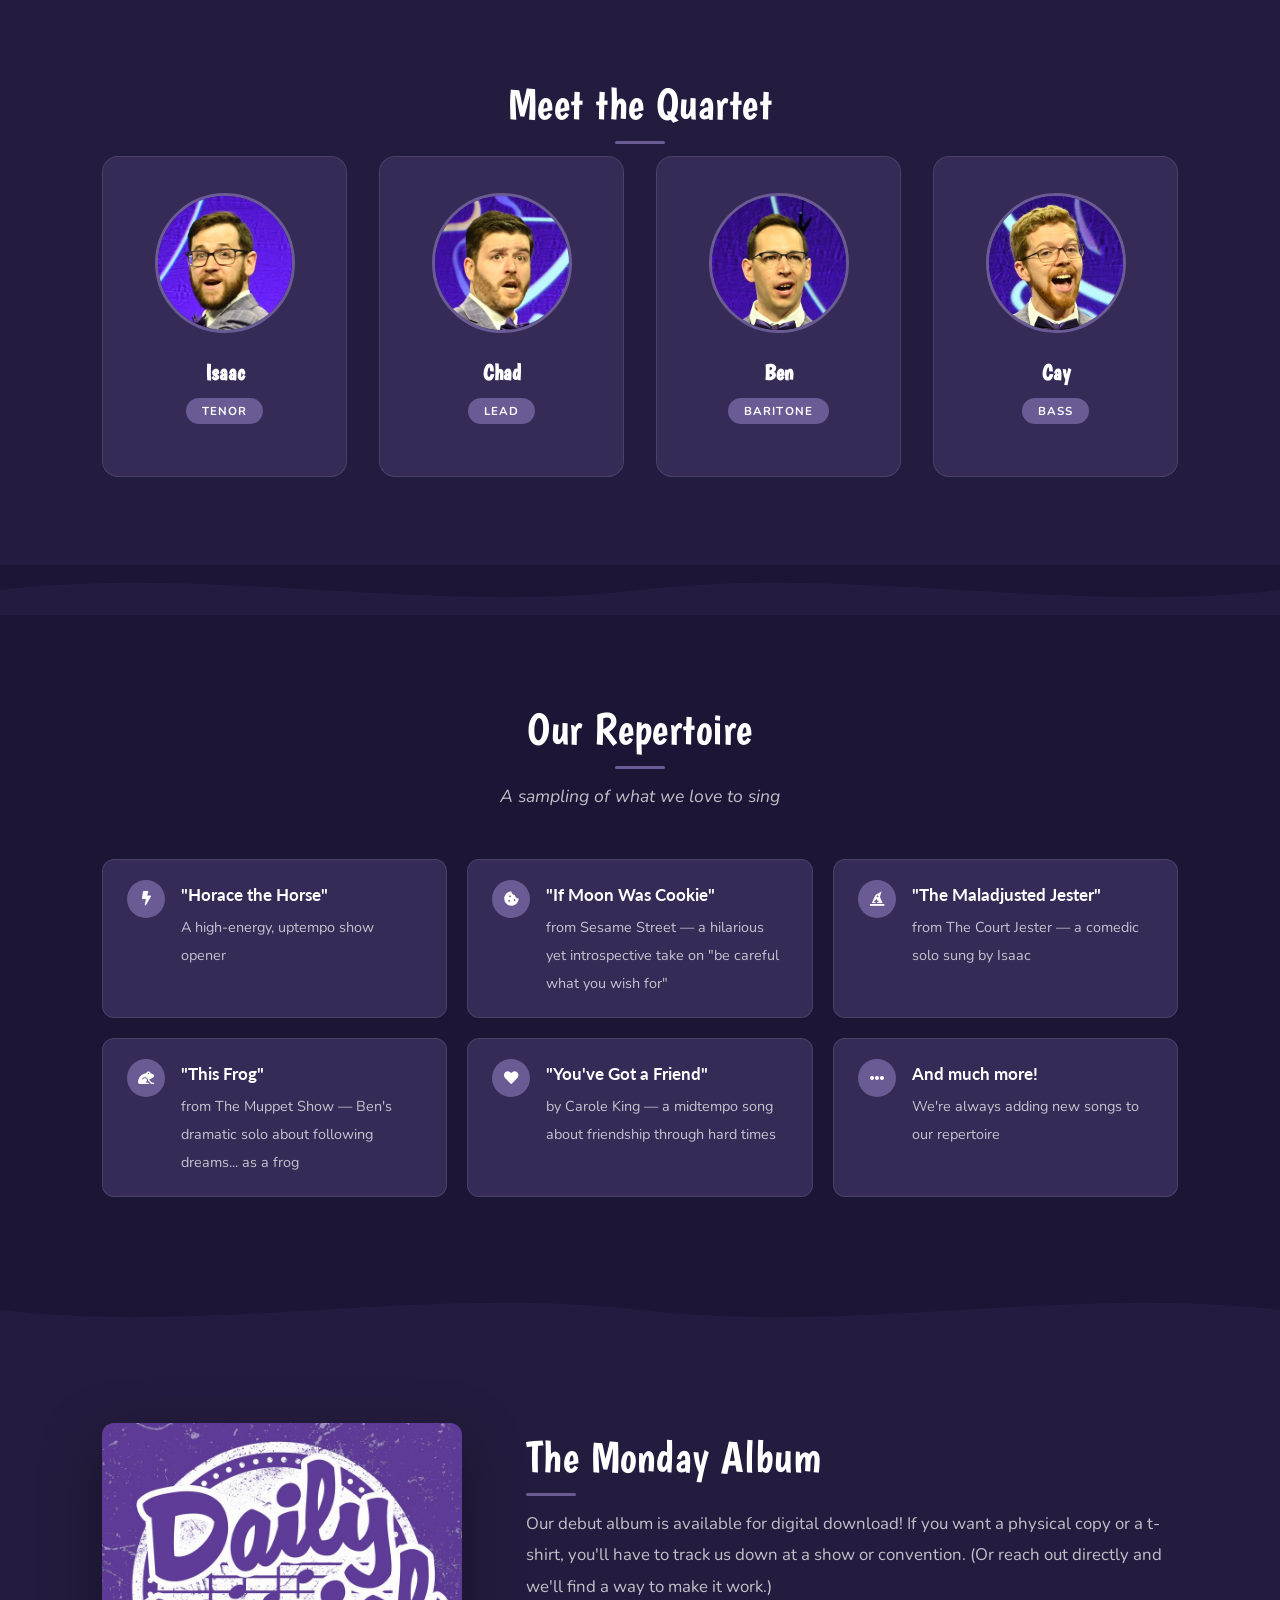
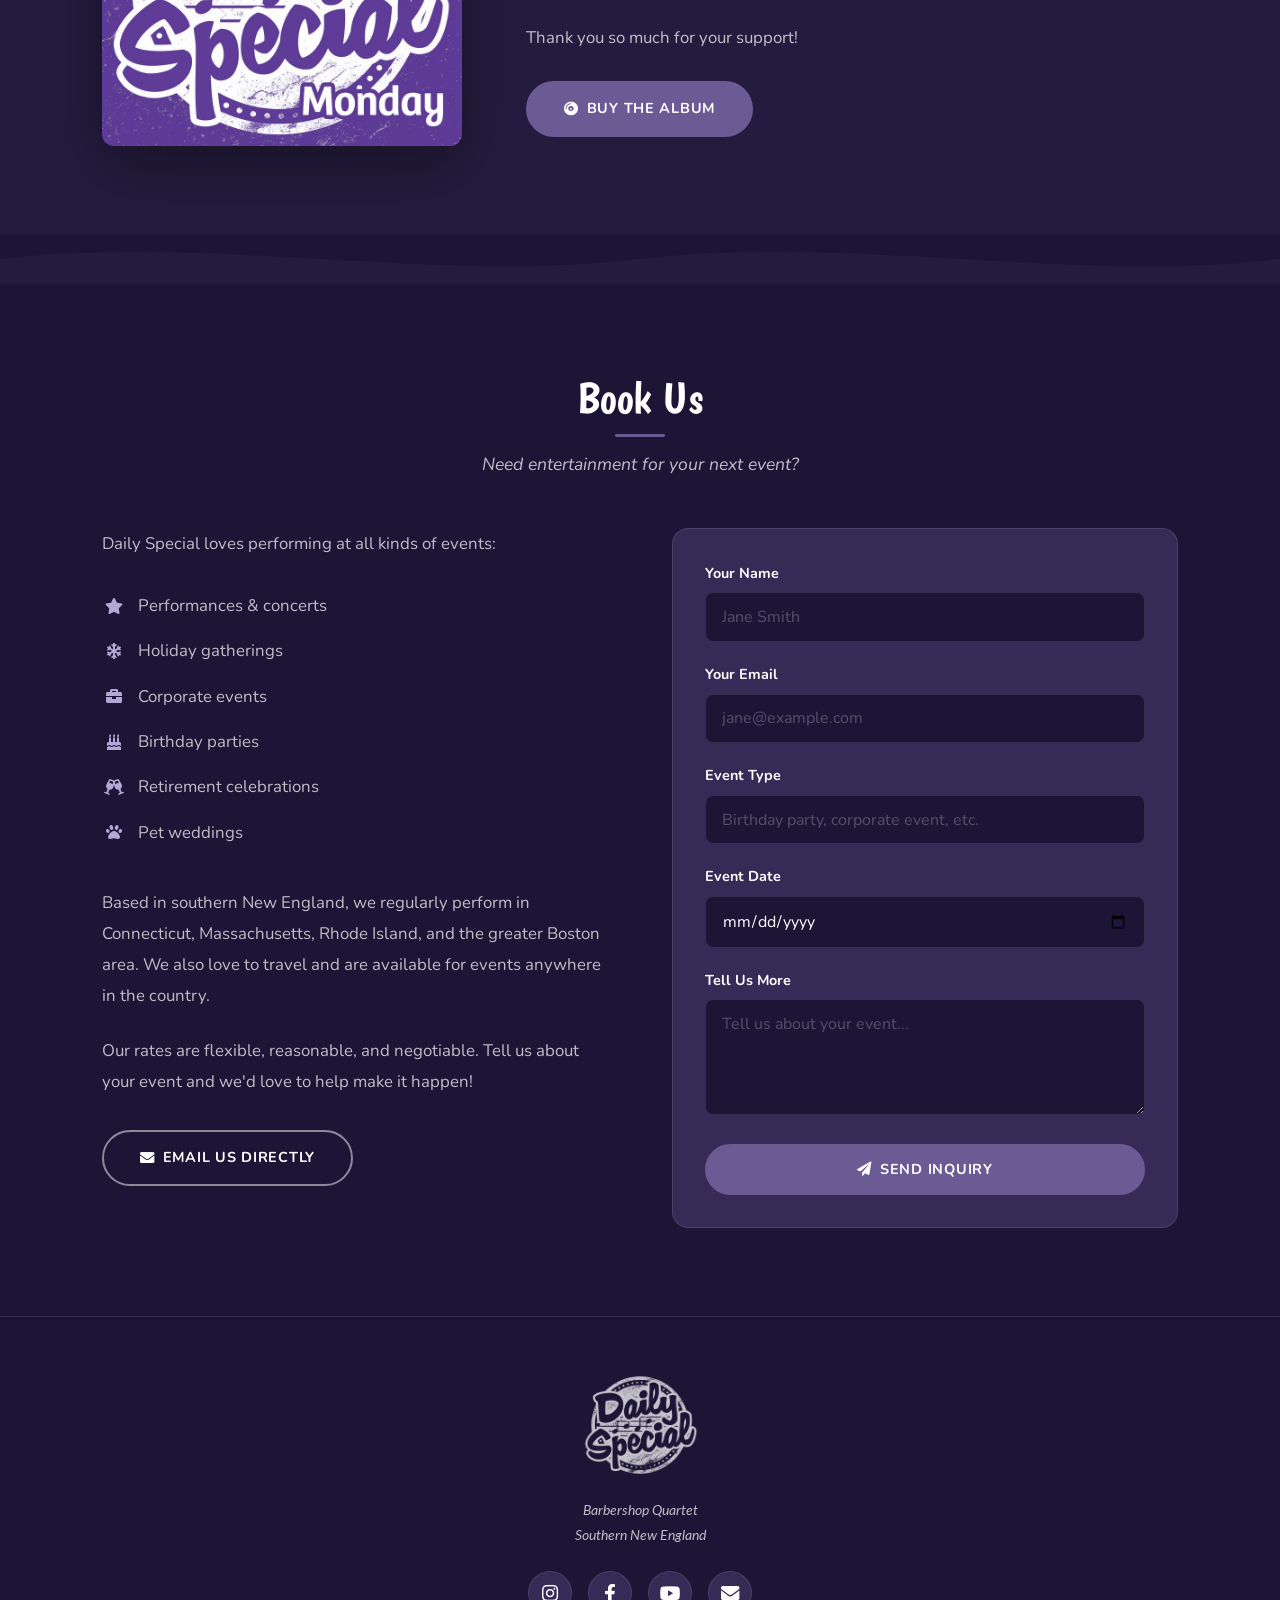
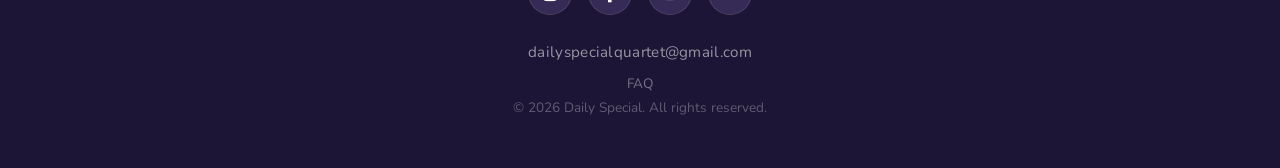
==== commit 666ca3e5: "added faq and other SEO improvements" ====
--- a/index.html
+++ b/index.html
@@ -3,16 +3,28 @@
 <head>
     <meta charset="utf-8" />
     <meta name="viewport" content="width=device-width, initial-scale=1" />
-    <title>Daily Special | Barbershop Quartet</title>
-    <meta name="description" content="Daily Special is a barbershop quartet based in southern New England. Award-winning harmony, comedy, and entertainment for any event." />
-    <meta name="keywords" content="barbershop quartet, Daily Special, a cappella, New England, live music, entertainment, booking" />
+    <title>Daily Special | Award-Winning Barbershop Quartet | Boston & New England</title>
+    <meta name="description" content="Daily Special is an award-winning barbershop quartet based in southern New England. Book us for weddings, corporate events, parties, and shows in Boston, Connecticut, Rhode Island, and beyond. NED Champions, BHS International competitors." />
+    <meta name="keywords" content="barbershop quartet, Daily Special, a cappella, New England, Boston, Connecticut, Rhode Island, Massachusetts, live music, entertainment, booking, hire barbershop quartet, wedding singer, corporate event entertainment" />
+    <link rel="canonical" href="https://dailyspecialquartet.com/" />
 
     <!-- Open Graph -->
-    <meta property="og:title" content="Daily Special | Barbershop Quartet" />
-    <meta property="og:description" content="Award-winning barbershop quartet based in southern New England. Serving up smiles!" />
+    <meta property="og:title" content="Daily Special | Award-Winning Barbershop Quartet" />
+    <meta property="og:description" content="Award-winning barbershop quartet based in southern New England. Book us for weddings, corporate events, parties, and shows in Boston and beyond!" />
     <meta property="og:image" content="https://dailyspecialquartet.com/images/hero.jpg" />
     <meta property="og:url" content="https://dailyspecialquartet.com" />
     <meta property="og:type" content="website" />
+    <meta property="og:site_name" content="Daily Special Quartet" />
+
+    <!-- Twitter Card -->
+    <meta name="twitter:card" content="summary_large_image" />
+    <meta name="twitter:title" content="Daily Special | Award-Winning Barbershop Quartet" />
+    <meta name="twitter:description" content="Award-winning barbershop quartet based in southern New England. Harmony, comedy, and entertainment for any event." />
+    <meta name="twitter:image" content="https://dailyspecialquartet.com/images/hero.jpg" />
+
+    <!-- Geo targeting -->
+    <meta name="geo.region" content="US-CT" />
+    <meta name="geo.placename" content="New England" />
 
     <!-- Favicon -->
     <link rel="icon" type="image/png" href="favicon/favicon-32x32.png" sizes="32x32" />
@@ -29,6 +41,63 @@
 
     <!-- Styles -->
     <link rel="stylesheet" href="assets/css/style.css" />
+
+    <!-- Structured Data -->
+    <script type="application/ld+json">
+    {
+        "@context": "https://schema.org",
+        "@type": "MusicGroup",
+        "name": "Daily Special",
+        "url": "https://dailyspecialquartet.com",
+        "logo": "https://dailyspecialquartet.com/images/ds-logo.png",
+        "image": "https://dailyspecialquartet.com/images/hero.jpg",
+        "description": "Daily Special is an award-winning barbershop quartet based in southern New England, performing comedy and harmony for audiences nationwide.",
+        "genre": ["Barbershop", "A Cappella"],
+        "email": "dailyspecialquartet@gmail.com",
+        "foundingLocation": {
+            "@type": "Place",
+            "name": "Southern New England"
+        },
+        "areaServed": [
+            {"@type": "State", "name": "Connecticut"},
+            {"@type": "State", "name": "Massachusetts"},
+            {"@type": "State", "name": "Rhode Island"},
+            {"@type": "City", "name": "Boston"},
+            {"@type": "Country", "name": "United States"}
+        ],
+        "member": [
+            {"@type": "Person", "name": "Isaac", "roleName": "Tenor"},
+            {"@type": "Person", "name": "Chad", "roleName": "Lead"},
+            {"@type": "Person", "name": "Ben", "roleName": "Baritone"},
+            {"@type": "Person", "name": "Cay", "roleName": "Bass"}
+        ],
+        "award": [
+            "2019 Northeastern District Quartet Champion",
+            "2024 BHS International Comedy Quartet Festival Audience Favorite",
+            "Six-time BHS International Quartet Quarterfinals Competitor"
+        ],
+        "sameAs": [
+            "https://www.instagram.com/dailyspecialquartet/",
+            "https://www.facebook.com/DailySpecialQuartet/",
+            "https://www.youtube.com/channel/UC4ajzhwAyzPS3xZKinlofOA"
+        ],
+        "album": {
+            "@type": "MusicAlbum",
+            "name": "The Monday Album",
+            "url": "https://www.outerbridgemusic.com/dailyspecial/p/monday-album-digital-download"
+        },
+        "makesOffer": {
+            "@type": "Offer",
+            "itemOffered": {
+                "@type": "Service",
+                "name": "Live Barbershop Quartet Performance",
+                "description": "Live a cappella entertainment for weddings, corporate events, birthday parties, holiday gatherings, retirement celebrations, and more.",
+                "areaServed": "United States",
+                "serviceType": "Live Music Entertainment"
+            }
+        }
+    }
+    </script>
 </head>
 <body>
 
@@ -85,7 +154,7 @@
                 <div class="about-image">
                     <div class="fun-frame">
                         <div class="fun-frame-crop">
-                            <img src="images/about.jpg" alt="Daily Special performing on stage" loading="lazy" />
+                            <img src="images/about.jpg" alt="Daily Special barbershop quartet performing at BHS International competition in Denver" loading="lazy" />
                         </div>
                     </div>
                 </div>
@@ -163,7 +232,7 @@
                 <div class="member-card">
                     <div class="member-photo">
                         <!-- Replace with actual headshot -->
-                        <img src="images/isaac-head.png" alt="Isaac - Tenor" loading="lazy" />
+                        <img src="images/isaac-head.png" alt="Isaac, tenor of Daily Special barbershop quartet" loading="lazy" />
                     </div>
                     <h3>Isaac</h3>
                     <span class="member-part">Tenor</span>
@@ -171,7 +240,7 @@
                 </div>
                 <div class="member-card">
                     <div class="member-photo">
-                        <img src="images/chad-head.png" alt="Chad - Lead" loading="lazy" />
+                        <img src="images/chad-head.png" alt="Chad, lead of Daily Special barbershop quartet" loading="lazy" />
                     </div>
                     <h3>Chad</h3>
                     <span class="member-part">Lead</span>
@@ -179,7 +248,7 @@
                 </div>
                 <div class="member-card">
                     <div class="member-photo">
-                        <img src="images/ben-head.png" alt="Ben - Baritone" loading="lazy" />
+                        <img src="images/ben-head.png" alt="Ben, baritone of Daily Special barbershop quartet" loading="lazy" />
                     </div>
                     <h3>Ben</h3>
                     <span class="member-part">Baritone</span>
@@ -187,7 +256,7 @@
                 </div>
                 <div class="member-card">
                     <div class="member-photo">
-                        <img src="images/cay-head.png" alt="Cay - Bass" loading="lazy" />
+                        <img src="images/cay-head.png" alt="Cay, bass of Daily Special barbershop quartet" loading="lazy" />
                     </div>
                     <h3>Cay</h3>
                     <span class="member-part">Bass</span>
@@ -268,7 +337,7 @@
         <div class="container">
             <div class="album-layout">
                 <div class="album-art">
-                    <img src="images/monday-album.jpg" alt="The Monday Album by Daily Special" loading="lazy" />
+                    <img src="images/monday-album.jpg" alt="The Monday Album cover art - debut album by Daily Special barbershop quartet" loading="lazy" />
                 </div>
                 <div class="album-info">
                     <h2 class="section-title"><span class="title-accent">The Monday Album</span></h2>
@@ -305,6 +374,7 @@
                         <li><i class="fas fa-glass-cheers"></i> Retirement celebrations</li>
                         <li><i class="fas fa-paw"></i> Pet weddings</li>
                     </ul>
+                    <p>Based in southern New England, we regularly perform in Connecticut, Massachusetts, Rhode Island, and the greater Boston area. We also love to travel and are available for events anywhere in the country.</p>
                     <p>Our rates are flexible, reasonable, and negotiable. Tell us about your event and we'd love to help make it happen!</p>
                     <div class="contact-direct">
                         <a href="mailto:dailyspecialquartet@gmail.com" class="btn btn-outline">
@@ -369,6 +439,7 @@
                 </div>
                 <div class="footer-bottom">
                     <p class="footer-email">dailyspecialquartet@gmail.com</p>
+                    <p><a href="faq.html" style="color: rgba(255,255,255,0.4); text-decoration: none;">FAQ</a></p>
                     <p>&copy; <span id="year"></span> Daily Special. All rights reserved.</p>
                 </div>
             </div>
--- a/assets/css/style.css
+++ b/assets/css/style.css
@@ -913,6 +913,46 @@
 }
 
 /* ============================================
+   FAQ
+   ============================================ */
+.faq-list {
+    max-width: 800px;
+    margin: 0 auto;
+}
+
+.faq-item {
+    background: var(--purple-mid);
+    border: 1px solid var(--white-faint);
+    border-radius: var(--radius);
+    padding: 1.75rem 2rem;
+    margin-bottom: 1.25rem;
+}
+
+.faq-question {
+    font-family: var(--font-display);
+    font-size: 1.25rem;
+    font-weight: 400;
+    margin-bottom: 0.75rem;
+    color: var(--white);
+}
+
+.faq-answer {
+    color: var(--white-muted);
+    font-size: 1rem;
+    line-height: 1.8;
+}
+
+.faq-answer a {
+    color: var(--purple-lighter);
+    text-decoration: underline;
+    text-underline-offset: 2px;
+}
+
+.faq-answer a:hover {
+    color: var(--white);
+}
+
+/* ============================================
    Responsive
    ============================================ */
 @media screen and (max-width: 1024px) {
